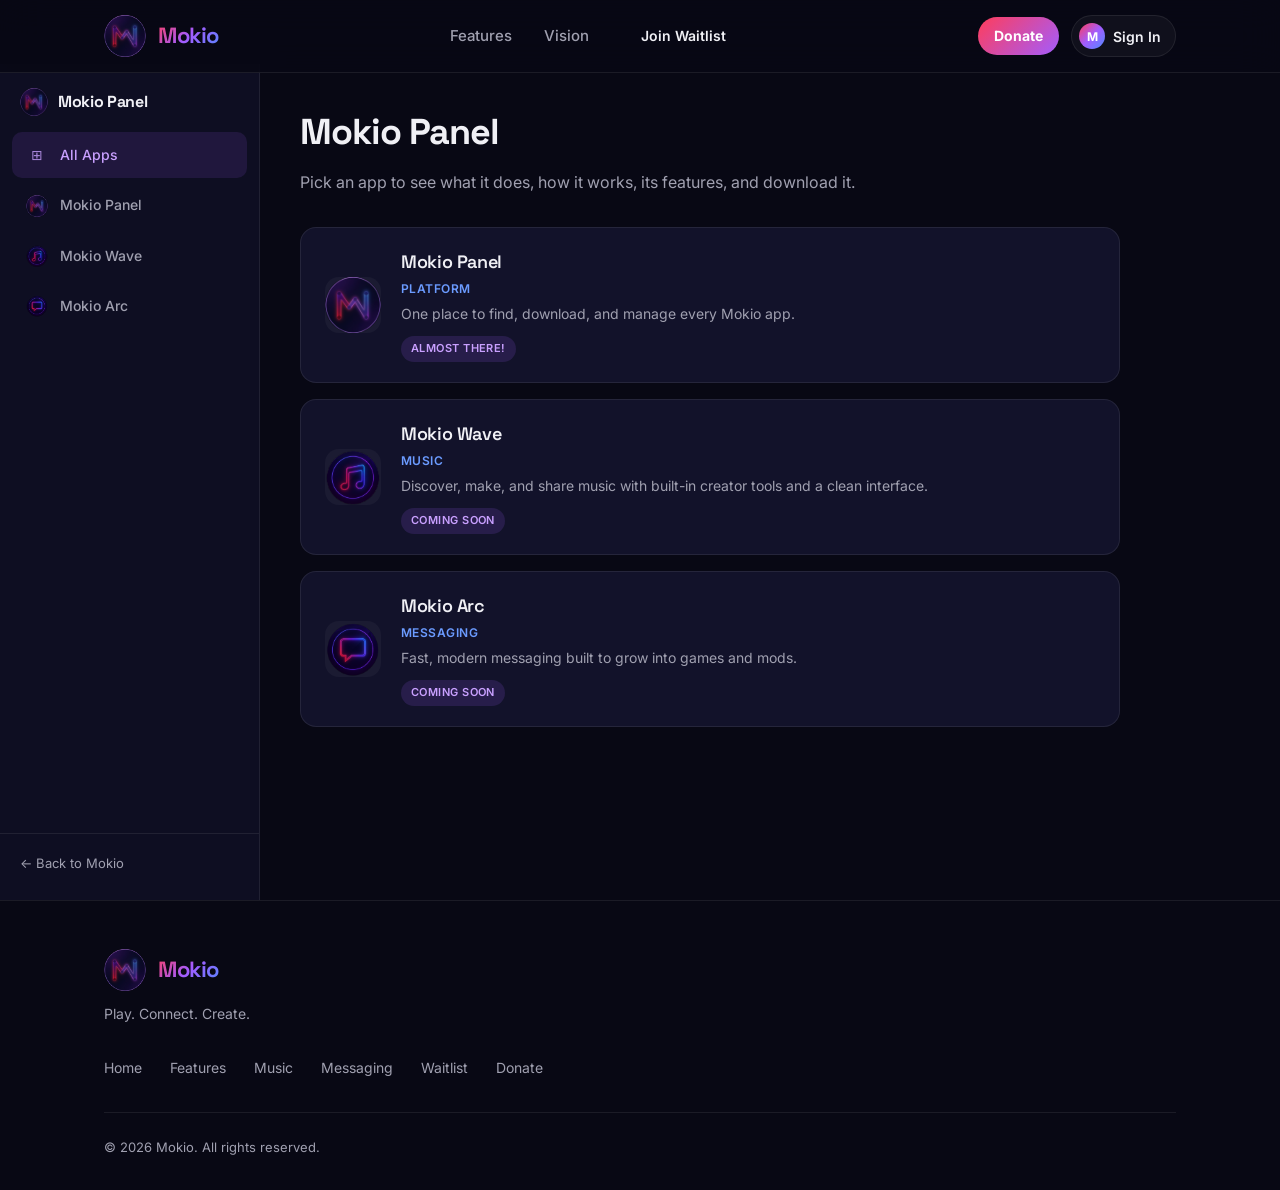
==== index.html @ 04a2f9b7 "Add files via upload" ====
<!DOCTYPE html>
<html lang="en">
<head>
  <meta charset="UTF-8">
  <meta name="viewport" content="width=device-width, initial-scale=1.0">
  <title>Mokio Panel — Releases</title>
  <meta name="description" content="Browse and download Mokio apps — Wave and Arc.">
  <link rel="icon" href="images/logo.svg" type="image/svg+xml">
  <link rel="preconnect" href="https://fonts.googleapis.com">
  <link rel="preconnect" href="https://fonts.gstatic.com" crossorigin>
  <link href="https://fonts.googleapis.com/css2?family=Inter:wght@400;500;600;700;800&family=Space+Grotesk:wght@500;600;700&display=swap" rel="stylesheet">
  <link rel="stylesheet" href="styles.css">
</head>
<body class="releases-page">
  <div data-component="header"></div>

  <div class="releases-layout">
    <aside class="releases-sidebar" id="sidebar">
      <div class="sidebar-header">
        <a href="index.html" class="sidebar-title">
          <img src="images/logo.svg" alt="">
          <h2>Mokio Panel</h2>
        </a>
        <button type="button" class="sidebar-close" id="sidebarClose" aria-label="Close sidebar">×</button>
      </div>
      <nav class="sidebar-nav">
        <a href="index.html" class="sidebar-item active"><span class="sidebar-icon">⊞</span>All Apps</a>
        <a href="apps/panel.html" class="sidebar-item"><img src="images/logo.svg" alt="" class="sidebar-app-icon">Mokio Panel</a>
        <a href="apps/wave.html" class="sidebar-item"><img src="images/wave-logo.svg" alt="" class="sidebar-app-icon">Mokio Wave</a>
        <a href="apps/arc.html" class="sidebar-item"><img src="images/arc-logo.svg" alt="" class="sidebar-app-icon">Mokio Arc</a>
      </nav>
      <div class="sidebar-footer">
        <a href="https://mokio.online" class="sidebar-home-link">← Back to Mokio</a>
      </div>
    </aside>

    <main class="releases-main">
      <button type="button" class="sidebar-menu-btn" id="sidebarOpen">☰ Mokio Panel</button>
      <div class="releases-hero">
        <h1>Mokio Panel</h1>
        <p>Pick an app to see what it does, how it works, its features, and download it.</p>
      </div>
      <div class="apps-grid">
        <a href="apps/panel.html" class="app-card">
          <div class="app-card-icon"><img src="images/logo.svg" alt="Mokio Panel"></div>
          <div class="app-card-body">
            <h3>Mokio Panel</h3>
            <p class="app-tag">Platform</p>
            <p class="app-desc">One place to find, download, and manage every Mokio app.</p>
            <span class="app-status status-soon">Almost there!</span>
          </div>
          <span class="app-card-arrow">→</span>
        </a>
        <a href="apps/wave.html" class="app-card">
          <div class="app-card-icon"><img src="images/wave-logo.svg" alt="Mokio Wave"></div>
          <div class="app-card-body">
            <h3>Mokio Wave</h3>
            <p class="app-tag">Music</p>
            <p class="app-desc">Discover, make, and share music with built-in creator tools and a clean interface.</p>
            <span class="app-status status-soon">Coming Soon</span>
          </div>
          <span class="app-card-arrow">→</span>
        </a>
        <a href="apps/arc.html" class="app-card">
          <div class="app-card-icon"><img src="images/arc-logo.svg" alt="Mokio Arc"></div>
          <div class="app-card-body">
            <h3>Mokio Arc</h3>
            <p class="app-tag">Messaging</p>
            <p class="app-desc">Fast, modern messaging built to grow into games and mods.</p>
            <span class="app-status status-soon">Coming Soon</span>
          </div>
          <span class="app-card-arrow">→</span>
        </a>
      </div>
    </main>
  </div>

  <div data-component="auth-modal"></div>
  <div data-component="footer"></div>

  <script src="script/components.js"></script>
  <script src="script/script.js"></script>
</body>
</html>
---- styles.css ----
/* ===== Base & Reset ===== */

*, *::before, *::after {
  box-sizing: border-box;
  margin: 0;
  padding: 0;
}

:root {
  --bg: #080814;
  --bg-elevated: #0e0e22;
  --bg-card: #12122a;
  --text: #f0f0f5;
  --text-muted: #a0a0b0;
  --accent: #a35cff;
  --accent-2: #6b9bff;
  --accent-gradient: linear-gradient(135deg, #ff3d5a 0%, #a35cff 50%, #4f8bff 100%);
  --border: rgba(255, 255, 255, 0.08);
  --radius: 16px;
  --radius-sm: 10px;
  --shadow: 0 20px 60px rgba(0, 0, 0, 0.4);
  --font: 'Inter', system-ui, -apple-system, sans-serif;
  --font-display: 'Space Grotesk', 'Inter', sans-serif;
}

html {
  scroll-behavior: smooth;
}

body {

  font-family: var(--font);

  background: var(--bg);

  color: var(--text);

  line-height: 1.6;

  -webkit-font-smoothing: antialiased;

}



img {

  max-width: 100%;

  display: block;

}



a {

  color: inherit;

  text-decoration: none;

}



ul {

  list-style: none;

}



.container {
  width: 100%;
  max-width: 1120px;
  margin: 0 auto;
  padding: 0 24px;
}



/* ===== Buttons ===== */

.btn {

  display: inline-flex;

  align-items: center;

  justify-content: center;

  gap: 8px;

  padding: 14px 28px;

  font-weight: 600;

  font-size: 15px;

  border-radius: 999px;

  border: none;

  cursor: pointer;

  transition: all 0.2s ease;

  font-family: inherit;

}



.btn-primary {

  background: var(--accent-gradient);

  color: #fff;

  box-shadow: 0 4px 24px rgba(163, 92, 255, 0.45);

}



.btn-primary:hover {

  transform: translateY(-2px);

  box-shadow: 0 8px 32px rgba(163, 92, 255, 0.55);

}



.btn-secondary {

  background: transparent;

  color: var(--text);

  border: 1px solid var(--border);

}



.btn-secondary:hover {

  background: rgba(255, 255, 255, 0.05);

  border-color: rgba(255, 255, 255, 0.15);

}



.btn-small {

  padding: 10px 20px;

  font-size: 14px;

}



/* ===== Navigation ===== */

.nav {

  position: fixed;

  top: 0;

  left: 0;

  right: 0;

  z-index: 100;

  background: rgba(8, 8, 20, 0.8);

  backdrop-filter: blur(20px);

  border-bottom: 1px solid var(--border);

}



.nav-inner {

  display: flex;

  align-items: center;

  justify-content: space-between;

  height: 72px;

}



.logo {

  display: flex;

  align-items: center;

  gap: 12px;

  font-family: var(--font-display);

  font-weight: 700;

  font-size: 22px;

  letter-spacing: -0.02em;

}



.logo-img {

  width: 42px;

  height: 42px;

  border-radius: 11px;

  display: block;

  flex-shrink: 0;

  object-fit: contain;

}



.logo-text {

  background: linear-gradient(135deg, #ff3d5a 0%, #a35cff 50%, #4f8bff 100%);

  -webkit-background-clip: text;

  -webkit-text-fill-color: transparent;

  background-clip: text;

  font-weight: 700;

}



.nav-links {

  display: flex;

  align-items: center;

  gap: 32px;

}



.nav-links a:not(.btn) {

  font-size: 15px;

  font-weight: 500;

  color: var(--text-muted);

  transition: color 0.2s;

}



.nav-links a:not(.btn):hover {

  color: var(--text);

}



.mobile-menu-btn {

  display: none;

  flex-direction: column;

  gap: 5px;

  background: none;

  border: none;

  cursor: pointer;

  padding: 8px;

}



.mobile-menu-btn span {

  display: block;

  width: 22px;

  height: 2px;

  background: var(--text);

  border-radius: 2px;

}



/* ===== Hero ===== */

.hero {

  padding: 140px 0 100px;

  position: relative;

  overflow: hidden;

}



.hero::before {

  content: '';

  position: absolute;

  top: -20%;

  left: 50%;

  transform: translateX(-50%);

  width: 800px;

  height: 600px;

  background: radial-gradient(ellipse, rgba(163, 92, 255, 0.18) 0%, transparent 70%);

  pointer-events: none;

}



.hero-inner {

  display: grid;

  grid-template-columns: 1fr 1fr;

  gap: 60px;

  align-items: center;

}



.badge {

  display: inline-block;

  padding: 6px 14px;

  background: rgba(163, 92, 255, 0.15);

  border: 1px solid rgba(163, 92, 255, 0.35);

  border-radius: 999px;

  font-size: 13px;

  font-weight: 600;

  color: #c8a6ff;

  margin-bottom: 24px;

  letter-spacing: 0.02em;

}



.hero h1 {

  font-family: var(--font-display);

  font-size: clamp(40px, 5.5vw, 64px);

  font-weight: 700;

  line-height: 1.1;

  letter-spacing: -0.03em;

  margin-bottom: 24px;

}



.gradient-text {

  background: var(--accent-gradient);

  -webkit-background-clip: text;

  -webkit-text-fill-color: transparent;

  background-clip: text;

}



.hero-subtitle {

  font-size: 18px;

  color: var(--text-muted);

  max-width: 480px;

  margin-bottom: 36px;

  line-height: 1.7;

}



.hero-actions {

  display: flex;

  flex-wrap: wrap;

  gap: 16px;

}



/* Banner / Hero Visual */

.banner-wrapper {

  position: relative;

  border-radius: 20px;

  overflow: hidden;

  box-shadow: var(--shadow);

  border: 1px solid var(--border);

  background: #0b1224;

}



.hero-banner {

  width: 100%;

  height: auto;

  display: block;

  border-radius: 20px;

}



/* ===== Features ===== */

.features {

  padding: 100px 0;

}



.section-header {

  text-align: center;

  max-width: 640px;

  margin: 0 auto 64px;

}



.section-header h2 {

  font-family: var(--font-display);

  font-size: clamp(32px, 4vw, 44px);

  font-weight: 700;

  letter-spacing: -0.02em;

  line-height: 1.2;

  margin-bottom: 16px;

}



.section-header p {

  font-size: 18px;

  color: var(--text-muted);

}



.features-grid {

  display: grid;

  grid-template-columns: 1fr 1fr;

  gap: 28px;

}



.feature-card {
  background: var(--bg-card);
  border: 1px solid var(--border);
  border-radius: var(--radius);
  padding: 36px;
  transition: border-color 0.2s, transform 0.2s;
}



.feature-card:hover {

  border-color: rgba(163, 92, 255, 0.35);

  transform: translateY(-4px);

}

.feature-card-middle {
  background: var(--bg-card);
  border: 1px solid var(--border);
  border-radius: var(--radius);
  padding: 36px;
  transition: border-color 0.2s, transform 0.2s;
  margin: 0 275px;
}

.feature-icon {
  width: 88px;
  height: 88px;
  margin-bottom: 24px;
}

.feature-icon.music {
  background: rgba(163, 92, 255, 0.15);
  color: #c8a6ff;
}

.feature-icon.messaging {
  background: rgba(79, 139, 255, 0.12);
  color: #6b9bff;
}

.feature-card h3 {
  font-family: var(--font-display);
  font-size: 22px;
  font-weight: 600;
  margin-bottom: 12px;
}

.feature-detail-page .features-grid {
  position: relative;
}

.feature-detail-page .feature-card {
  position: relative;
  display: flex;
  flex-direction: column;
  justify-content: center;
  min-width: 0;
  padding: 24px 28px;
  cursor: pointer;
  transition: border-color 0.3s ease, transform 0.3s ease, box-shadow 0.3s ease;
}

.feature-detail-page .feature-card:hover,
.feature-detail-page .feature-card:focus-within {
  z-index: 20;
  border-color: rgba(79, 139, 255, 0.35);
  box-shadow: 0 12px 32px rgba(0, 0, 0, 0.4);
  transform: translateY(-2px);
}

.feature-detail-page .feature-card:focus-visible {
  outline: 2px solid var(--accent-2);
  outline-offset: 3px;
}

.feature-detail-page .feature-card h3 {
  margin-bottom: 8px;
  font-family: var(--font-display);
  font-size: 20px;
  line-height: 1.3;
}

.feature-detail-page .feature-card > p {
  margin-bottom: 0;
  font-size: 14px;
  line-height: 1.6;
}

.messaging-features .popover-menu ,
.music-features .popover-menu {
  position: absolute;
  top: calc(100% + 10px);
  left: 0;
  z-index: 30;
  width: 100%;
  padding: 18px;
  border: 1px solid rgba(79, 139, 255, 0.3);
  border-radius: var(--radius-sm);
  background: var(--bg-elevated);
  box-shadow: 0 16px 40px rgba(0, 0, 0, 0.65);
  opacity: 0;
  visibility: hidden;
  pointer-events: none;
  transform: translateY(-8px);
  transition: opacity 0.25s ease, transform 0.25s ease, visibility 0.25s;
}

.messaging-features .feature-card:hover .popover-menu,
.music-features .feature-card:hover .popover-menu,
.messaging-features .feature-card:focus-within .popover-menu ,
.music-features .feature-card:focus-within .popover-menu {
  opacity: 1;
  visibility: visible;
  pointer-events: auto;
  transform: translateY(0);
}

.messaging-features .popover-header ,
.music-features .popover-header {
  display: flex;
  align-items: center;
  justify-content: space-between;
  gap: 12px;
  padding-bottom: 10px;
  margin-bottom: 12px;
  border-bottom: 1px solid var(--border);
}

.messaging-features .popover-title ,
.music-features .popover-title {
  color: var(--accent-2);
  font-size: 12px;
  font-weight: 700;
  text-transform: uppercase;
}

.messaging-features .popover-tag ,
.music-features .popover-tag {
  padding: 3px 8px;
  border-radius: 999px;
  background: rgba(79, 139, 255, 0.12);
  color: var(--accent-2);
  font-size: 11px;
  font-weight: 600;
}

.messaging-features .popover-list ,
.music-features .popover-list {
  margin-bottom: 16px;
  list-style: none;
}

.messaging-features .popover-list li ,
.music-features .popover-list li {
  display: flex;
  align-items: flex-start;
  gap: 8px;
  margin-bottom: 8px;
  color: var(--text);
  font-size: 13px;
}

.messaging-features .popover-list li::before ,
.music-features .popover-list li::before {
  content: "✦";
  color: var(--accent-2);
  font-size: 11px;
}

.messaging-features .popover-actions ,
.music-features .popover-actions {
  display: flex;
  flex-wrap: wrap;
  gap: 8px;
}

.messaging-features .popover-action-btn ,
.music-features .popover-action-btn {
  flex: 1 1 120px;
  padding: 8px 10px;
  border: 1px solid transparent;
  border-radius: 6px;
  font-size: 12px;
  font-weight: 600;
  text-align: center;
  transition: background 0.2s ease, color 0.2s ease, border-color 0.2s ease;
}

.messaging-features .popover-btn-primary ,
.music-features .popover-btn-primary {
  border-color: rgba(79, 139, 255, 0.3);
  background: rgba(79, 139, 255, 0.15);
  color: var(--accent-2);
}

.messaging-features .popover-btn-primary:hover ,
.music-features .popover-btn-primary:hover {
  background: var(--accent-2);
  color: var(--bg);
}

.messaging-features .popover-btn-secondary ,
.music-features .popover-btn-secondary {
  border-color: var(--border);
  background: rgba(255, 255, 255, 0.05);
  color: var(--text-muted);
}

.messaging-features .popover-btn-secondary:hover ,
.music-features .popover-btn-secondary:hover {
  background: rgba(255, 255, 255, 0.1);
  color: var(--text);
}

.feature-card > p {
  color: var(--text-muted);
  margin-bottom: 24px;
  font-size: 15px;
}

.feature-list {
  display: flex;
  flex-direction: column;
  gap: 10px;
}

.feature-list li {
  font-size: 14px;
  color: var(--text-muted);
  padding-left: 20px;
  position: relative;
}

.feature-list li::before {
  content: '';
  position: absolute;
  left: 0;
  top: 7px;
  width: 8px;
  height: 8px;
  border-radius: 50%;
  background: var(--accent);
}

.feature-link {
  display: inline-flex;
  align-items: center;
  margin-top: 24px;
  font-size: 14px;
  font-weight: 600;
  color: #c8a6ff;
  transition: color 0.2s, gap 0.2s;
}

.feature-link:hover {
  color: #fff;
}

/* ===== Vision ===== */

.vision {
  padding: 100px 0;
  background: linear-gradient(180deg, transparent 0%, rgba(163, 92, 255, 0.05) 50%, transparent 100%);
}

.vision-timeline {
  display: flex;
  flex-direction: column;
  gap: 0;
  max-width: 720px;
  margin: 0 auto;
}

.vision-step {
  display: grid;
  grid-template-columns: 80px 1fr;
  gap: 24px;
  padding: 32px 0;
  border-bottom: 1px solid var(--border);
  position: relative;
}

.vision-step:last-child {
  border-bottom: none;
}

.step-number {
  font-family: var(--font-display);
  font-size: 28px;
  font-weight: 700;
  background: var(--accent-gradient);
  -webkit-background-clip: text;
  -webkit-text-fill-color: transparent;
  background-clip: text;
  line-height: 1.2;
}

.step-content h3 {
  font-size: 20px;
  font-weight: 600;
  margin-bottom: 8px;
}

.step-content p {
  color: var(--text-muted);
  font-size: 15px;
}

/* ===== Waitlist ===== */

.waitlist {
  padding: 80px 0 120px;
}

.waitlist-card {
  background: var(--bg-card);
  border: 1px solid var(--border);
  border-radius: 24px;
  padding: 56px 48px;
  text-align: center;
  max-width: 640px;
  margin: 0 auto;
  position: relative;
  overflow: hidden;
}



.waitlist-card::before {
  content: '';
  position: absolute;
  top: 0;
  left: 0;
  right: 0;
  height: 3px;
  background: var(--accent-gradient);
}



.waitlist-card h2 {
  font-family: var(--font-display);
  font-size: 32px;
  font-weight: 700;
  margin-bottom: 12px;
  letter-spacing: -0.02em;
}



.waitlist-card > p {
  color: var(--text-muted);
  margin-bottom: 36px;
  font-size: 16px;
}



.waitlist-form .form-row {
  display: flex;
  gap: 12px;
  max-width: 440px;
  margin: 0 auto 16px;
}



.waitlist-form input {
  flex: 1;
  padding: 14px 20px;
  background: var(--bg);
  border: 1px solid var(--border);
  border-radius: 999px;
  color: var(--text);
  font-size: 15px;
  font-family: inherit;
  outline: none;
  transition: border-color 0.2s;
}

.waitlist-form input:focus {
  border-color: var(--accent);
}



.waitlist-form input::placeholder {
  color: var(--text-muted);
}

.waitlist-right {
  margin-left: 70%;
}



.form-note {
  font-size: 13px;
  color: var(--text-muted);
}

.success-message {
  padding: 20px 0;
}

.success-icon {
  width: 56px;
  height: 56px;
  background: rgba(34, 197, 94, 0.15);
  color: #22c55e;
  border-radius: 50%;
  display: flex;
  align-items: center;
  justify-content: center;
  font-size: 28px;
  font-weight: 700;
  margin: 0 auto 20px;
}

.success-message h3 {
  font-size: 22px;
  margin-bottom: 8px;
}

.success-message p {
  color: var(--text-muted);
}

/* ===== Footer ===== */

.footer {
  border-top: 1px solid var(--border);
  padding: 48px 0 32px;
}

.footer-inner {
  display: flex;
  flex-direction: column;
  gap: 32px;
}

.footer-brand p {
  color: var(--text-muted);
  font-size: 14px;
  margin-top: 12px;
}

.footer-links {
  display: flex;
  gap: 28px;
}

.footer-links a {
  font-size: 14px;
  color: var(--text-muted);
  transition: color 0.2s;
}

.footer-links a:hover {
  color: var(--text);
}

.footer-bottom {
  padding-top: 24px;
  border-top: 1px solid var(--border);
}

.footer-bottom p {
  font-size: 13px;
  color: var(--text-muted);
}

.footer-links {
  flex-wrap: wrap;
}

.extra-info {
  padding: 40px 0 100px;
}

.extra-info-inner {
  max-width: 720px;
  margin: 0 auto;
}

.extra-info h2 {
  font-family: var(--font-display);
  font-size: 28px;
  font-weight: 700;
  letter-spacing: -0.02em;
  margin-bottom: 20px;
}

.extra-info-copy {
  min-height: 280px;
}

.extra-info-copy p {
  color: var(--text-muted);
  font-size: 16px;
  line-height: 1.8;
  margin-bottom: 18px;
}

/* ===== Staff + Auth ===== */

.staff {
  padding: 80px 0 100px;
}

.staff-grid {
  display: grid;
  grid-template-columns: repeat(auto-fit, minmax(260px, 1fr));
  gap: 24px;
}

.staff-card {
  background: var(--bg-card);
  border: 1px solid var(--border);
  border-radius: var(--radius);
  padding: 28px;
  display: block;
  transition: border-color 0.2s, transform 0.2s;
}

a.staff-card:hover {
  border-color: rgba(163, 92, 255, 0.35);
  transform: translateY(-4px);
}

.role-badge {
  display: inline-block;
  font-size: 12px;
  font-weight: 700;
  letter-spacing: 0.04em;
  text-transform: uppercase;
  padding: 4px 10px;
  border-radius: 999px;
  margin-bottom: 14px;
  background: rgba(255,255,255,0.08);
  color: var(--text-muted);
}

.role-badge.owner { background: rgba(255, 61, 90, 0.18); color: #ff8a9c; }
.role-badge.dev { background: rgba(79, 139, 255, 0.15); color: #6b9bff; }
.role-badge.mod { background: rgba(163, 92, 255, 0.18); color: #c8a6ff; }
.role-badge.tester { background: rgba(34, 197, 94, 0.15); color: #86efac; }

.role-form {
  display: flex;
  flex-direction: column;
  gap: 10px;
  margin-top: 16px;
}

.role-form input,
.role-form select,
#authForm input {
  padding: 12px 14px;
  background: var(--bg);
  border: 1px solid var(--border);
  border-radius: 10px;
  color: var(--text);
  font-family: inherit;
}

.waitlist-results {
  margin-top: 16px;
  font-size: 14px;
  color: var(--text-muted);
  max-height: 220px;
  overflow: auto;
}

.modal {
  position: fixed;
  inset: 0;
  background: rgba(5, 5, 14, 0.72);
  backdrop-filter: blur(16px);
  display: flex;
  align-items: center;
  justify-content: center;
  z-index: 200;
  padding: 24px;
}

.modal[hidden] {
  display: none;
}

.modal-card {
  background: linear-gradient(180deg, rgba(255,255,255,0.03), transparent 28%), var(--bg-card);
  border: 1px solid var(--border);
  border-radius: 24px;
  padding: 32px;
  width: 100%;
  max-width: 440px;
  position: relative;
  box-shadow: 0 24px 80px rgba(0,0,0,0.45), 0 0 0 1px rgba(163, 92, 255,0.08);
}

.modal-close {
  position: absolute;
  top: 14px;
  right: 14px;
  width: 36px;
  height: 36px;
  border-radius: 50%;
  background: rgba(255,255,255,0.04);
  border: 1px solid var(--border);
  color: var(--text-muted);
  font-size: 22px;
  line-height: 1;
  cursor: pointer;
}

.modal-close:hover {
  color: var(--text);
  background: rgba(255,255,255,0.08);
}



#authForm {
  display: flex;
  flex-direction: column;
  gap: 12px;
  margin: 20px 0 12px;
}

.text-link {
  background: none;
  border: none;
  color: #6b9bff;
  cursor: pointer;
  font-size: 14px;
}

/* ===== Responsive ===== */

@media (max-width: 900px) {
  .hero-inner {
    grid-template-columns: 1fr;
    gap: 48px;
  }

  .hero-visual {
     order: -1;
  }

  .features-grid {
    grid-template-columns: 1fr;
  }

  .feature-detail-page .features-grid {
    grid-template-columns: 1fr;
  }

}



@media (max-width: 640px) {
  .nav-links {
    display: none;
  }

  .mobile-menu-btn {
    display: flex;
  }

  .hero {
    padding: 120px 0 70px;
  }

  .hero-actions {
    flex-direction: column;
  }

  .hero-actions .btn {
    width: 100%;
  }

  .waitlist-card {
    padding: 40px 24px;
  }

  .waitlist-form .form-row {
    flex-direction: column;
  }

  .vision-step {
    grid-template-columns: 60px 1fr;
    gap: 16px;
  }

  .step-number {
    font-size: 22px;
  } 
}

/* Mobile nav open state (controlled by JS) */

.nav-links.open {
  display: flex;

  position: absolute;

  top: 72px;

  left: 0;

  right: 0;

  flex-direction: column;

  background: var(--bg-elevated);

  padding: 24px;

  border-bottom: 1px solid var(--border);

  gap: 16px;

}



.accounts-wrap {

  overflow-x: auto;

  margin-top: 16px;

}



.accounts-table {

  width: 100%;

  border-collapse: collapse;

  font-size: 14px;

}



.accounts-table th,

.accounts-table td {

  text-align: left;

  padding: 10px 8px;

  border-bottom: 1px solid var(--border);

}



.role-select {

  background: var(--bg);

  color: var(--text);

  border: 1px solid var(--border);

  border-radius: 8px;

  padding: 6px 8px;

}



.account-btn {

  display: inline-flex;

  align-items: center;

  gap: 8px;

  padding: 7px 14px 7px 7px;

  background: rgba(255,255,255,0.04);

  border: 1px solid var(--border);

  border-radius: 999px;

  color: var(--text);

  font-size: 14px;

  font-weight: 600;

  cursor: pointer;

  font-family: inherit;

  transition: border-color 0.2s, background 0.2s;

}



.account-btn:hover {

  border-color: rgba(163, 92, 255,0.45);

  background: rgba(163, 92, 255,0.08);

}



.account-btn-icon {

  width: 26px;

  height: 26px;

  border-radius: 50%;

  display: inline-flex;

  align-items: center;

  justify-content: center;

  background: var(--accent-gradient);

  color: #fff;

  font-size: 12px;

  font-weight: 700;

}



.auth-card {

  padding: 36px 32px 28px;

}



.auth-brand {

  text-align: center;

  margin-bottom: 22px;

}



.auth-logo,

.auth-avatar {

  width: 56px;

  height: 56px;

  border-radius: 16px;

  margin: 0 auto 14px;

  display: block;

}



.auth-avatar {

  display: flex;

  align-items: center;

  justify-content: center;

  background: var(--accent-gradient);

  color: #fff;

  font-weight: 700;

  font-size: 22px;

}



.auth-brand h2 {

  font-family: var(--font-display);

  font-size: 26px;

  margin-bottom: 6px;

}



.auth-sub {

  color: var(--text-muted);

  font-size: 14px;

}



.auth-tabs {

  display: grid;

  grid-template-columns: 1fr 1fr;

  gap: 6px;

  background: var(--bg);

  border: 1px solid var(--border);

  border-radius: 12px;

  padding: 4px;

  margin-bottom: 20px;

}



.auth-tab {

  border: none;

  background: transparent;

  color: var(--text-muted);

  padding: 10px 8px;

  border-radius: 9px;

  cursor: pointer;

  font-weight: 600;

  font-family: inherit;

}



.auth-tab.active {

  background: var(--bg-card);

  color: var(--text);

  box-shadow: 0 4px 16px rgba(0,0,0,0.25);

}



#authForm label {

  display: flex;

  flex-direction: column;

  gap: 6px;

  font-size: 13px;

  font-weight: 600;

  color: var(--text-muted);

}



#authForm input {

  font-weight: 400;

  font-size: 15px;

}



.auth-submit {

  width: 100%;

  margin-top: 6px;

}



.auth-note {

  min-height: 18px;

  text-align: center;

  margin-top: 10px;

}



#authSignedIn {

  text-align: center;

}



#authSignedIn .role-badge {

  margin-top: 10px;

}



#authSignOutLink {

  margin-top: 22px;

  color: var(--text-muted);

}





.dev-tab {

  font-weight: 700;

  color: #6b9bff;

  padding: 8px 14px;

  border: 1px solid rgba(79, 139, 255, 0.35);

  border-radius: 999px;

  letter-spacing: 0.02em;

}



.dev-tab:hover {

  color: #fff;

  background: rgba(79, 139, 255, 0.12);

}





.nav-right {

  display: flex;

  align-items: center;

  gap: 12px;

}





.donate-btn {

  font-weight: 700;

  font-size: 14px;

  color: #fff;

  padding: 8px 16px;

  border-radius: 999px;

  background: linear-gradient(135deg, #ff3d5a, #a35cff);

  border: none;

}

.donate-btn:hover { opacity: 0.92; }





.field-label {

  display: block;

  margin-bottom: 2px;

}



.account-panel {

  display: flex;

  flex-direction: column;

  gap: 14px;

  text-align: left;

  margin-top: 8px;

}



.account-field {

  display: flex;

  flex-direction: column;

  gap: 8px;

  font-size: 13px;

  font-weight: 600;

  color: var(--text-muted);

}



.username-row {

  display: flex;

  gap: 8px;

  align-items: center;

}



.username-row input,

#usernameEdit {

  flex: 1;

  min-width: 0;

  padding: 12px 14px;

  background: var(--bg);

  border: 1px solid var(--border);

  border-radius: 10px;

  color: var(--text);

  font-family: inherit;

  font-size: 15px;

  font-weight: 400;

}



.username-row input:focus,

#authForm input:focus,

#usernameEdit:focus {

  outline: none;

  border-color: rgba(163, 92, 255, 0.7);

  box-shadow: 0 0 0 3px rgba(163, 92, 255, 0.15);

}



.auth-signout {

  width: 100%;

}



#authSignedIn .role-badge {

  margin: 12px auto 0;

}



.accounts-table th {

  font-size: 12px;

  letter-spacing: 0.04em;

  text-transform: uppercase;

  color: var(--text-muted);

}



.accounts-table tbody tr:hover td {

  background: rgba(255,255,255,0.02);

}



/* ===== Terms of Service ===== */

#authForm label[hidden] {
  display: none;
}

.tos-check {
  display: flex;
  align-items: flex-start;
  gap: 10px;
  text-align: left;
  font-size: 13px;
  font-weight: 400;
  color: var(--text-muted);
  line-height: 1.5;
  cursor: pointer;
}

#authForm .tos-check {
  flex-direction: row;
  align-items: flex-start;
  font-weight: 400;
}

#authForm .tos-check[hidden] {
  display: none;
}

.tos-check input[type="checkbox"],
#authForm .tos-check input[type="checkbox"] {
  flex: 0 0 auto;
  width: 16px;
  height: 16px;
  min-width: 16px;
  margin-top: 3px;
  padding: 0;
  accent-color: var(--accent);
  cursor: pointer;
}

.tos-check a {
  color: #c8a6ff;
  text-decoration: underline;
}

.tos-check a:hover {
  color: #fff;
}

.waitlist-form .tos-check {
  max-width: 440px;
  margin: 0 auto 8px;
  justify-content: center;
  align-items: center;
}

.waitlist-form .tos-check input[type="checkbox"] {
  flex: 0 0 auto;
  margin-top: 0;
}

.tos-gate {
  z-index: 300;
}

.tos-gate-card {
  text-align: center;
}

.tos-gate-card .tos-gate-check {
  justify-content: center;
  align-items: center;
  margin: 8px 0 16px;
}

.tos-gate-card .auth-signout {
  margin-top: 10px;
}

.tos-gate-card .btn[disabled] {
  opacity: 0.5;
  cursor: not-allowed;
  transform: none;
}

.tos-admin-text {
  color: var(--text-muted);
  font-size: 14px;
  margin: 10px 0 18px;
  max-width: 640px;
}

.tos-admin {
  margin-bottom: 24px;
}

.tos-admin .btn[disabled] {
  opacity: 0.6;
  cursor: wait;
}

/* Legal page layout */

.legal {
  padding: 130px 0 90px;
  position: relative;
  overflow: hidden;
  overflow: clip;
}

.legal::before {
  content: '';
  position: absolute;
  top: -10%;
  left: 50%;
  transform: translateX(-50%);
  width: 800px;
  height: 500px;
  background: radial-gradient(ellipse, rgba(163, 92, 255, 0.14) 0%, transparent 70%);
  pointer-events: none;
}

.legal-inner {
  max-width: 820px;
  position: relative;
}

.legal-header {
  margin-bottom: 36px;
}

.legal-header h1 {
  font-family: var(--font-display);
  font-size: clamp(34px, 5vw, 48px);
  font-weight: 700;
  letter-spacing: -0.03em;
  line-height: 1.15;
  margin-bottom: 12px;
}

.legal-meta {
  color: var(--text-muted);
  font-size: 14px;
  margin-bottom: 18px;
}

.legal-intro {
  color: var(--text-muted);
  font-size: 16px;
  line-height: 1.8;
}

.legal-toc {
  background: var(--bg-card);
  border: 1px solid var(--border);
  border-radius: var(--radius);
  padding: 24px 28px;
  margin-bottom: 44px;
}

.legal-toc h2 {
  font-family: var(--font-display);
  font-size: 16px;
  font-weight: 600;
  margin-bottom: 12px;
}

.legal-toc ol {
  columns: 2;
  column-gap: 32px;
  padding-left: 20px;
  color: var(--text-muted);
  font-size: 14px;
}

.legal-toc li {
  margin-bottom: 6px;
  break-inside: avoid;
}

.legal-toc a {
  color: var(--text-muted);
  transition: color 0.2s;
}

.legal-toc a:hover {
  color: #c8a6ff;
}

.legal-body section {
  padding: 28px 0;
  border-bottom: 1px solid var(--border);
  scroll-margin-top: 96px;
}

.legal-body section:last-child {
  border-bottom: none;
}

.legal-body h2 {
  font-family: var(--font-display);
  font-size: 22px;
  font-weight: 600;
  letter-spacing: -0.01em;
  margin-bottom: 14px;
}

.legal-body p {
  color: var(--text-muted);
  font-size: 15px;
  line-height: 1.8;
  margin-bottom: 14px;
}

.legal-body p:last-child {
  margin-bottom: 0;
}

.legal-body ul {
  display: flex;
  flex-direction: column;
  gap: 8px;
  margin: 4px 0 4px;
}

.legal-body li {
  position: relative;
  padding-left: 20px;
  color: var(--text-muted);
  font-size: 15px;
  line-height: 1.7;
}

.legal-body li::before {
  content: '';
  position: absolute;
  left: 0;
  top: 10px;
  width: 7px;
  height: 7px;
  border-radius: 50%;
  background: var(--accent);
}

.legal-body a {
  color: #c8a6ff;
  text-decoration: underline;
}

.legal-body a:hover {
  color: #fff;
}

.legal-footer-note {
  margin-top: 40px;
  padding: 24px 28px;
  background: var(--bg-card);
  border: 1px solid var(--border);
  border-radius: var(--radius);
  display: flex;
  align-items: center;
  justify-content: space-between;
  gap: 16px;
  flex-wrap: wrap;
}

.legal-footer-note p {
  color: var(--text-muted);
  font-size: 14px;
}

@media (max-width: 640px) {
  .legal {
    padding-top: 110px;
  }
  .legal-toc ol {
    columns: 1;
  }
}

/* Privacy policy extras */

.legal-summary {
  background: rgba(163, 92, 255, 0.08);
  border: 1px solid rgba(163, 92, 255, 0.3);
  border-radius: var(--radius);
  padding: 24px 28px;
  margin-bottom: 28px;
}

.legal-summary h2 {
  font-family: var(--font-display);
  font-size: 18px;
  font-weight: 600;
  margin-bottom: 12px;
}

.legal-summary ul {
  display: flex;
  flex-direction: column;
  gap: 8px;
}

.legal-summary li {
  position: relative;
  padding-left: 20px;
  color: var(--text-muted);
  font-size: 14px;
  line-height: 1.7;
}

.legal-summary li::before {
  content: '';
  position: absolute;
  left: 0;
  top: 10px;
  width: 7px;
  height: 7px;
  border-radius: 50%;
  background: var(--accent);
}

.legal-summary a {
  color: #c8a6ff;
  text-decoration: underline;
}

.legal-body h3 {
  font-family: var(--font-display);
  font-size: 16px;
  font-weight: 600;
  margin: 22px 0 10px;
}

.legal-body strong {
  color: var(--text);
  font-weight: 600;
}

.legal-body code {
  background: rgba(255, 255, 255, 0.06);
  border: 1px solid var(--border);
  border-radius: 6px;
  padding: 1px 6px;
  font-size: 13px;
}

.legal-table-wrap {
  overflow-x: auto;
  margin: 8px 0 18px;
  border: 1px solid var(--border);
  border-radius: var(--radius-sm);
}

.legal-table {
  width: 100%;
  border-collapse: collapse;
  font-size: 14px;
}

.legal-table th,
.legal-table td {
  text-align: left;
  vertical-align: top;
  padding: 12px 14px;
  border-bottom: 1px solid var(--border);
  color: var(--text-muted);
  line-height: 1.6;
}

.legal-table th {
  font-size: 12px;
  letter-spacing: 0.04em;
  text-transform: uppercase;
  background: rgba(255, 255, 255, 0.03);
}

.legal-table tbody tr:last-child td {
  border-bottom: none;
}

.legal-table td:first-child {
  white-space: nowrap;
  font-weight: 600;
}

.legal-todo {
  background: rgba(255, 200, 60, 0.18);
  border: 1px dashed rgba(255, 200, 60, 0.7);
  color: #ffd76a;
  border-radius: 6px;
  padding: 1px 8px;
  font-weight: 600;
}

/* ===== Privacy policy (professional layout) ===== */

.policy-inner {
  max-width: 1120px;
  position: relative;
}

.policy-header {
  margin-bottom: 40px;
  padding-bottom: 32px;
  border-bottom: 1px solid var(--border);
}

.policy-header h1 {
  font-family: var(--font-display);
  font-size: clamp(36px, 5vw, 52px);
  font-weight: 700;
  letter-spacing: -0.03em;
  line-height: 1.1;
  margin-bottom: 22px;
}

.policy-meta {
  display: flex;
  flex-wrap: wrap;
  gap: 12px 40px;
  margin-bottom: 24px;
}

.policy-meta dt {
  font-size: 11px;
  font-weight: 700;
  letter-spacing: 0.08em;
  text-transform: uppercase;
  color: var(--text-muted);
  margin-bottom: 2px;
}

.policy-meta dd {
  font-size: 15px;
  font-weight: 600;
  color: var(--text);
}

.policy-actions {
  display: flex;
  flex-wrap: wrap;
  gap: 10px;
}

.policy-layout {
  display: grid;
  grid-template-columns: 250px minmax(0, 1fr);
  gap: 48px;
  align-items: start;
}

.policy-sidebar {
  position: sticky;
  top: 96px;
  max-height: calc(100vh - 120px);
  overflow-y: auto;
}

.policy-toc {
  background: var(--bg-card);
  border: 1px solid var(--border);
  border-radius: var(--radius);
  padding: 20px 18px;
}

.policy-toc summary {
  cursor: pointer;
  list-style: none;
  font-family: var(--font-display);
  font-size: 13px;
  font-weight: 700;
  letter-spacing: 0.08em;
  text-transform: uppercase;
  color: var(--text-muted);
  padding: 0 6px;
}

.policy-toc summary::-webkit-details-marker {
  display: none;
}

.policy-toc[open] summary {
  margin-bottom: 12px;
}

.policy-toc ol {
  list-style: none;
  counter-reset: toc;
  display: flex;
  flex-direction: column;
  gap: 2px;
}

.policy-toc li {
  counter-increment: toc;
}

.policy-toc a {
  display: flex;
  gap: 10px;
  padding: 7px 10px;
  border-radius: 8px;
  border-left: 2px solid transparent;
  font-size: 14px;
  line-height: 1.4;
  color: var(--text-muted);
  transition: color 0.15s, background 0.15s, border-color 0.15s;
}

.policy-toc a::before {
  content: counter(toc);
  min-width: 18px;
  font-weight: 600;
  color: rgba(255, 255, 255, 0.35);
}

.policy-toc a:hover {
  color: var(--text);
  background: rgba(255, 255, 255, 0.04);
}

.policy-toc a.active {
  color: #fff;
  background: rgba(163, 92, 255, 0.12);
  border-left-color: var(--accent);
}

.policy-toc a.active::before {
  color: #c8a6ff;
}

.policy-doc {
  background: var(--bg-card);
  border: 1px solid var(--border);
  border-radius: 20px;
  padding: 48px 56px;
  min-width: 0;
}

.policy-callout {
  background: rgba(255, 255, 255, 0.03);
  border: 1px solid var(--border);
  border-left: 3px solid var(--accent);
  border-radius: var(--radius-sm);
  padding: 20px 24px;
  margin: 24px 0 8px;
}

.policy-callout h2,
.policy-callout h3 {
  font-family: var(--font-display);
  font-size: 17px;
  font-weight: 600;
  margin: 0 0 10px;
}

.policy-callout p {
  margin-bottom: 10px;
}

.policy-callout p:last-child {
  margin-bottom: 0;
}

.policy-callout--summary {
  background: rgba(163, 92, 255, 0.07);
  border-color: rgba(163, 92, 255, 0.28);
  border-left-color: var(--accent);
  margin: 0 0 12px;
}

.policy-callout--summary ul {
  display: flex;
  flex-direction: column;
  gap: 10px;
}

.policy-callout--summary li {
  position: relative;
  padding-left: 20px;
  color: #c9c9d6;
  font-size: 15px;
  line-height: 1.7;
}

.policy-callout--summary li::before {
  content: '';
  position: absolute;
  left: 0;
  top: 10px;
  width: 7px;
  height: 7px;
  border-radius: 50%;
  background: var(--accent);
}

.policy-callout--summary strong {
  color: #fff;
}

.policy-callout--summary a {
  color: #c8a6ff;
  text-decoration: underline;
}

.policy-body section {
  padding: 36px 0;
}

.policy-body section:first-child {
  padding-top: 24px;
}

.policy-body h2 {
  display: flex;
  align-items: center;
  gap: 14px;
  font-size: 24px;
  margin-bottom: 18px;
}

.sec-num {
  flex: 0 0 auto;
  display: inline-flex;
  align-items: center;
  justify-content: center;
  min-width: 34px;
  height: 34px;
  padding: 0 8px;
  border-radius: 10px;
  background: rgba(163, 92, 255, 0.16);
  border: 1px solid rgba(163, 92, 255, 0.35);
  color: #d9c2ff;
  font-size: 15px;
  font-weight: 700;
}

.policy-body p,
.policy-body li {
  color: #b9b9c9;
  font-size: 15.5px;
  line-height: 1.8;
}

.policy-body p {
  margin-bottom: 16px;
}

.policy-body h3 {
  font-size: 17px;
  margin: 28px 0 10px;
}

.policy-body strong {
  color: #fff;
}

.policy-body .legal-table-wrap {
  margin: 20px 0 22px;
}

.policy-body .legal-table th {
  padding: 13px 16px;
  background: rgba(163, 92, 255, 0.1);
  color: #d9c2ff;
  border-bottom: 1px solid rgba(163, 92, 255, 0.25);
}

.policy-body .legal-table td {
  padding: 14px 16px;
  font-size: 14.5px;
  color: #b9b9c9;
}

.policy-body .legal-table tbody tr:nth-child(even) td {
  background: rgba(255, 255, 255, 0.02);
}

.policy-body .legal-table td:first-child {
  color: #fff;
  white-space: normal;
  min-width: 150px;
}

.tbl-note {
  display: block;
  font-size: 12px;
  font-weight: 400;
  color: var(--text-muted);
  margin-top: 2px;
}

.policy-contact {
  margin: 20px 0 0;
  border: 1px solid var(--border);
  border-radius: var(--radius-sm);
  overflow: hidden;
}

.policy-contact > div {
  display: grid;
  grid-template-columns: 160px 1fr;
  gap: 16px;
  padding: 14px 20px;
  border-bottom: 1px solid var(--border);
}

.policy-contact > div:last-child {
  border-bottom: none;
}

.policy-contact dt {
  font-size: 12px;
  font-weight: 700;
  letter-spacing: 0.06em;
  text-transform: uppercase;
  color: var(--text-muted);
  padding-top: 2px;
}

.policy-contact dd {
  font-size: 15px;
  color: #d5d5e0;
}

.policy-contact a {
  color: #c8a6ff;
  text-decoration: underline;
}

.policy-end {
  display: flex;
  align-items: center;
  justify-content: space-between;
  gap: 16px;
  flex-wrap: wrap;
  margin-top: 12px;
  padding-top: 28px;
  border-top: 1px solid var(--border);
}

.policy-end p {
  font-size: 14px;
  color: var(--text-muted);
}

.policy-end a:not(.btn) {
  color: #c8a6ff;
  text-decoration: underline;
}

@media (max-width: 960px) {
  .policy-layout {
    grid-template-columns: 1fr;
    gap: 24px;
  }

  .policy-sidebar {
    position: static;
    max-height: none;
    overflow: visible;
  }

  .policy-toc summary {
    padding: 0 6px;
  }

  .policy-toc summary::after {
    content: '▾';
    float: right;
    font-size: 14px;
  }

  .policy-toc:not([open]) summary::after {
    content: '▸';
  }
}

@media (max-width: 640px) {
  .policy-doc {
    padding: 28px 20px;
    border-radius: 16px;
  }

  .policy-body h2 {
    font-size: 21px;
    gap: 10px;
  }

  .policy-contact > div {
    grid-template-columns: 1fr;
    gap: 4px;
  }
}

@media print {
  .nav,
  .footer,
  .modal,
  .policy-sidebar,
  .policy-actions,
  .policy-end .btn,
  .legal::before {
    display: none !important;
  }

  html,
  body {
    background: #fff !important;
    color: #000 !important;
  }

  .legal {
    padding: 0;
  }

  .policy-layout {
    display: block;
  }

  .policy-doc {
    background: #fff;
    border: none;
    padding: 0;
  }

  .policy-header h1,
  .policy-body h2,
  .policy-body h3,
  .policy-callout h2,
  .policy-callout h3,
  .policy-meta dd,
  .policy-body strong,
  .policy-callout--summary strong {
    color: #000 !important;
  }

  .policy-body p,
  .policy-body li,
  .policy-callout--summary li,
  .policy-meta dt,
  .policy-contact dd,
  .policy-contact dt,
  .policy-body .legal-table td,
  .policy-body .legal-table th {
    color: #222 !important;
  }

  .policy-callout,
  .policy-callout--summary,
  .legal-table-wrap,
  .policy-contact {
    background: #fff !important;
    border-color: #bbb !important;
  }

  .policy-body .legal-table th {
    background: #eee !important;
  }

  .policy-body .legal-table tbody tr:nth-child(even) td {
    background: #fff !important;
  }

  .policy-body .legal-table td,
  .policy-body .legal-table th {
    border-color: #ccc !important;
  }

  .sec-num {
    background: #eee;
    border-color: #bbb;
    color: #000;
  }

  .policy-body section {
    padding: 14px 0;
  }

  .policy-body h2,
  .policy-body h3 {
    break-after: avoid;
  }

  .legal-table tr {
    break-inside: avoid;
  }

  .policy a {
    color: #000 !important;
    text-decoration: underline;
  }

  .legal-todo {
    background: none;
    border: none;
    color: #000 !important;
  }
}

.extra-info-copy p:empty {

  display: none;

} 


/* ===== Releases Layout ===== */
.releases-layout {
  display: flex;
  flex: 1;
  min-height: calc(100vh - 64px - 120px);
}

/* Sidebar */
.releases-sidebar {
  width: var(--sidebar-width);
  flex-shrink: 0;
  background: var(--bg-elevated);
  border-right: 1px solid var(--border);
  display: flex;
  flex-direction: column;
  padding: 24px 0;
  position: sticky;
  top: 64px;
  height: calc(100vh - 64px);
  overflow-y: auto;
}

.sidebar-header {
  display: flex;
  align-items: center;
  justify-content: space-between;
  padding: 0 20px 16px;
}

.sidebar-header h2 {
  font-family: var(--font-display);
  font-size: 13px;
  font-weight: 600;
  text-transform: uppercase;
  letter-spacing: 0.06em;
  color: var(--text-muted);
}

.sidebar-close {
  display: none;
  background: none;
  border: none;
  color: var(--text-muted);
  font-size: 24px;
  cursor: pointer;
  line-height: 1;
  padding: 4px;
}

.sidebar-nav {
  display: flex;
  flex-direction: column;
  gap: 4px;
  padding: 0 12px;
  flex: 1;
}

.sidebar-item {
  display: flex;
  align-items: center;
  gap: 12px;
  padding: 12px 14px;
  border-radius: var(--radius-sm);
  border: none;
  background: transparent;
  color: var(--text-muted);
  font-family: inherit;
  font-size: 14px;
  font-weight: 500;
  cursor: pointer;
  text-align: left;
  width: 100%;
  transition: background 0.15s ease, color 0.15s ease;
}

.sidebar-item:hover {
  background: rgba(255, 255, 255, 0.04);
  color: var(--text);
}

.sidebar-item.active {
  background: rgba(163, 92, 255, 0.12);
  color: #c9a0ff;
}

.sidebar-app-icon {
  width: 22px;
  height: 22px;
  border-radius: 6px;
  object-fit: contain;
}

.sidebar-icon {
  width: 22px;
  height: 22px;
  display: flex;
  align-items: center;
  justify-content: center;
  font-size: 14px;
  opacity: 0.8;
}

.sidebar-footer {
  padding: 16px 20px 0;
  border-top: 1px solid var(--border);
  margin-top: auto;
}

.sidebar-home-link {
  font-size: 13px;
  color: var(--text-muted);
  transition: color 0.15s ease;
}

.sidebar-home-link:hover {
  color: var(--text);
}

/* Main */
.releases-main {
  flex: 1;
  padding: 40px 40px 60px;
  max-width: 900px;
}

.releases-hero {
  margin-bottom: 32px;
}

.releases-hero h1 {
  font-family: var(--font-display);
  font-size: clamp(28px, 4vw, 36px);
  font-weight: 700;
  letter-spacing: -0.03em;
  margin-bottom: 8px;
}

.releases-hero p {
  color: var(--text-muted);
  font-size: 16px;
}

/* Search */
.search-wrap {
  margin-bottom: 32px;
}

.search-bar {
  display: flex;
  align-items: center;
  gap: 12px;
  background: var(--bg-card);
  border: 1px solid var(--border);
  border-radius: 14px;
  padding: 14px 18px;
  transition: border-color 0.15s ease, box-shadow 0.15s ease;
}

.search-bar:focus-within {
  border-color: rgba(163, 92, 255, 0.45);
  box-shadow: 0 0 0 3px rgba(163, 92, 255, 0.12);
}

.search-icon {
  flex-shrink: 0;
  color: var(--text-muted);
}

.search-bar input {
  flex: 1;
  background: none;
  border: none;
  outline: none;
  color: var(--text);
  font-family: inherit;
  font-size: 15px;
}

.search-bar input::placeholder {
  color: var(--text-muted);
}

.search-clear {
  background: none;
  border: none;
  color: var(--text-muted);
  font-size: 20px;
  cursor: pointer;
  line-height: 1;
  padding: 0 4px;
}

.search-clear:hover {
  color: var(--text);
}

/* App cards grid */
.apps-grid {
  display: grid;
  grid-template-columns: 1fr;
  gap: 16px;
}

.app-card {
  display: flex;
  align-items: center;
  gap: 20px;
  padding: 20px 24px;
  background: var(--bg-card);
  border: 1px solid var(--border);
  border-radius: var(--radius);
  transition: border-color 0.2s ease, transform 0.15s ease, background 0.15s ease;
  position: relative;
}

.app-card:hover {
  border-color: rgba(163, 92, 255, 0.35);
  background: #151530;
  transform: translateY(-2px);
}

.app-card-icon {
  width: 56px;
  height: 56px;
  flex-shrink: 0;
  border-radius: 14px;
  overflow: hidden;
  background: rgba(255, 255, 255, 0.04);
  display: flex;
  align-items: center;
  justify-content: center;
}

.app-card-icon img {
  width: 100%;
  height: 100%;
  object-fit: contain;
}

.app-card-icon-placeholder {
  font-size: 22px;
  color: var(--accent);
}

.app-card-body {
  flex: 1;
  min-width: 0;
}

.app-card-body h3 {
  font-family: var(--font-display);
  font-size: 18px;
  font-weight: 600;
  letter-spacing: -0.02em;
  margin-bottom: 2px;
}

.app-tag {
  font-size: 12px;
  font-weight: 600;
  text-transform: uppercase;
  letter-spacing: 0.04em;
  color: var(--accent-2);
  margin-bottom: 6px;
}

.app-desc {
  font-size: 14px;
  color: var(--text-muted);
  line-height: 1.45;
  margin-bottom: 10px;
}

.app-status {
  display: inline-block;
  font-size: 11px;
  font-weight: 600;
  text-transform: uppercase;
  letter-spacing: 0.04em;
  padding: 4px 10px;
  border-radius: 999px;
}

.status-soon {
  background: rgba(163, 92, 255, 0.15);
  color: #c9a0ff;
}

.status-planned {
  background: rgba(255, 255, 255, 0.06);
  color: var(--text-muted);
}

.status-live {
  background: rgba(46, 204, 113, 0.15);
  color: #2ecc71;
}

.app-card-arrow {
  font-size: 20px;
  color: var(--text-muted);
  opacity: 0;
  transition: opacity 0.15s ease, transform 0.15s ease;
  flex-shrink: 0;
}

.app-card:hover .app-card-arrow {
  opacity: 1;
  transform: translateX(4px);
}

.no-results {
  text-align: center;
  color: var(--text-muted);
  padding: 40px 20px;
  font-size: 15px;
}

/* ===== App detail pages ===== */
.app-detail {
  max-width: 720px;
  margin: 0 auto;
  padding: 48px 24px 80px;
}

.app-detail-header {
  display: flex;
  align-items: flex-start;
  gap: 24px;
  margin-bottom: 40px;
}

.app-detail-icon {
  width: 80px;
  height: 80px;
  border-radius: 20px;
  overflow: hidden;
  background: rgba(255, 255, 255, 0.04);
  flex-shrink: 0;
}

.app-detail-icon img {
  width: 100%;
  height: 100%;
  object-fit: contain;
}

.app-detail-icon-placeholder {
  display: flex;
  align-items: center;
  justify-content: center;
  font-size: 32px;
  color: var(--accent);
  width: 80px;
  height: 80px;
  border-radius: 20px;
  background: rgba(255, 255, 255, 0.04);
}

.app-detail-meta h1 {
  font-family: var(--font-display);
  font-size: clamp(26px, 4vw, 34px);
  font-weight: 700;
  letter-spacing: -0.03em;
  margin-bottom: 6px;
}

.app-detail-meta .app-tag {
  margin-bottom: 10px;
}

.app-detail-meta .app-status {
  margin-top: 4px;
}

.app-detail-section {
  margin-bottom: 36px;
}

.app-detail-section h2 {
  font-family: var(--font-display);
  font-size: 18px;
  font-weight: 600;
  margin-bottom: 12px;
  letter-spacing: -0.02em;
}

.app-detail-section p,
.app-detail-section li {
  color: var(--text-muted);
  font-size: 15px;
  line-height: 1.65;
}

.app-detail-section ul {
  padding-left: 0;
}

.app-detail-section li {
  position: relative;
  padding-left: 18px;
  margin-bottom: 8px;
}

.app-detail-section li::before {
  content: "";
  position: absolute;
  left: 0;
  top: 9px;
  width: 6px;
  height: 6px;
  border-radius: 50%;
  background: var(--accent);
}

.release-card {
  background: var(--bg-card);
  border: 1px solid var(--border);
  border-radius: var(--radius);
  padding: 20px 24px;
  margin-bottom: 12px;
}

.release-card h3 {
  font-size: 15px;
  font-weight: 600;
  margin-bottom: 4px;
}

.release-card .release-date {
  font-size: 12px;
  color: var(--text-muted);
  margin-bottom: 10px;
}

.release-card p {
  font-size: 14px;
  color: var(--text-muted);
  margin-bottom: 0;
}

.download-actions {
  display: flex;
  flex-wrap: wrap;
  gap: 12px;
  margin-top: 24px;
}

.back-link {
  display: inline-flex;
  align-items: center;
  gap: 6px;
  font-size: 14px;
  color: var(--text-muted);
  margin-bottom: 28px;
  transition: color 0.15s ease;
}

.back-link:hover {
  color: var(--text);
}



/* ============================================================
   Mokio Releases — layout added on top of the original styles
   ============================================================ */
body.releases-page { display: flex; flex-direction: column; min-height: 100vh; }
body.releases-page .footer { margin-top: auto; }
:root { --sidebar-width: 260px; }
.releases-layout { padding-top: 64px; }
.releases-sidebar { top: 64px; }
.sidebar-header { gap: 10px; justify-content: flex-start; }
.sidebar-header .sidebar-title { display: flex; align-items: center; gap: 10px; flex: 1; }
.sidebar-header .sidebar-title img { width: 28px; height: 28px; }
.sidebar-header .sidebar-title h2 {
  font-family: var(--font-display); font-size: 16px; font-weight: 700;
  text-transform: none; letter-spacing: -0.02em; color: var(--text);
}
a.sidebar-item { text-decoration: none; }
.sidebar-menu-btn {
  display: none; align-items: center; gap: 8px; margin-bottom: 20px;
  padding: 10px 16px; border-radius: 999px; background: var(--bg-card);
  border: 1px solid var(--border); color: var(--text); font: inherit; font-size: 14px; cursor: pointer;
}
.app-detail { max-width: 760px; margin: 0; padding: 0; }
.app-detail-section h3 { font-family: var(--font-display); font-size: 15px; margin-bottom: 4px; color: var(--text); }
.steps { counter-reset: step; display: grid; gap: 12px; }
.step { display: flex; gap: 16px; background: var(--bg-card); border: 1px solid var(--border); border-radius: var(--radius); padding: 18px 20px; }
.step::before {
  counter-increment: step; content: counter(step); flex-shrink: 0; width: 30px; height: 30px; border-radius: 50%;
  background: var(--accent-gradient); color: #fff; font-weight: 700; font-size: 14px; display: flex; align-items: center; justify-content: center;
}
.step h3 { margin-bottom: 2px; }
.step p { font-size: 14px; margin: 0; }
.feature-tiles { display: grid; grid-template-columns: repeat(2, 1fr); gap: 12px; }
.feature-tile { background: var(--bg-card); border: 1px solid var(--border); border-radius: var(--radius); padding: 18px 20px; }
.feature-tile p { font-size: 14px; }
.download-box {
  background: linear-gradient(180deg, rgba(255,255,255,0.03), transparent 40%), var(--bg-card);
  border: 1px solid var(--border); border-radius: var(--radius); padding: 24px;
  display: flex; align-items: center; justify-content: space-between; gap: 20px; flex-wrap: wrap;
}
.download-box h2 { margin-bottom: 4px; }
.download-box p { font-size: 14px; }
.btn.is-disabled { opacity: 0.55; cursor: not-allowed; pointer-events: none; filter: saturate(0.6); }
@media (max-width: 860px) {
  .releases-sidebar { top: 0; }
  .sidebar-menu-btn { display: inline-flex; }
  .feature-tiles { grid-template-columns: 1fr; }
}

.more-info-row { margin: 0 0 28px; }
.app-detail-section .more-info-row { margin: 16px 0 0; }
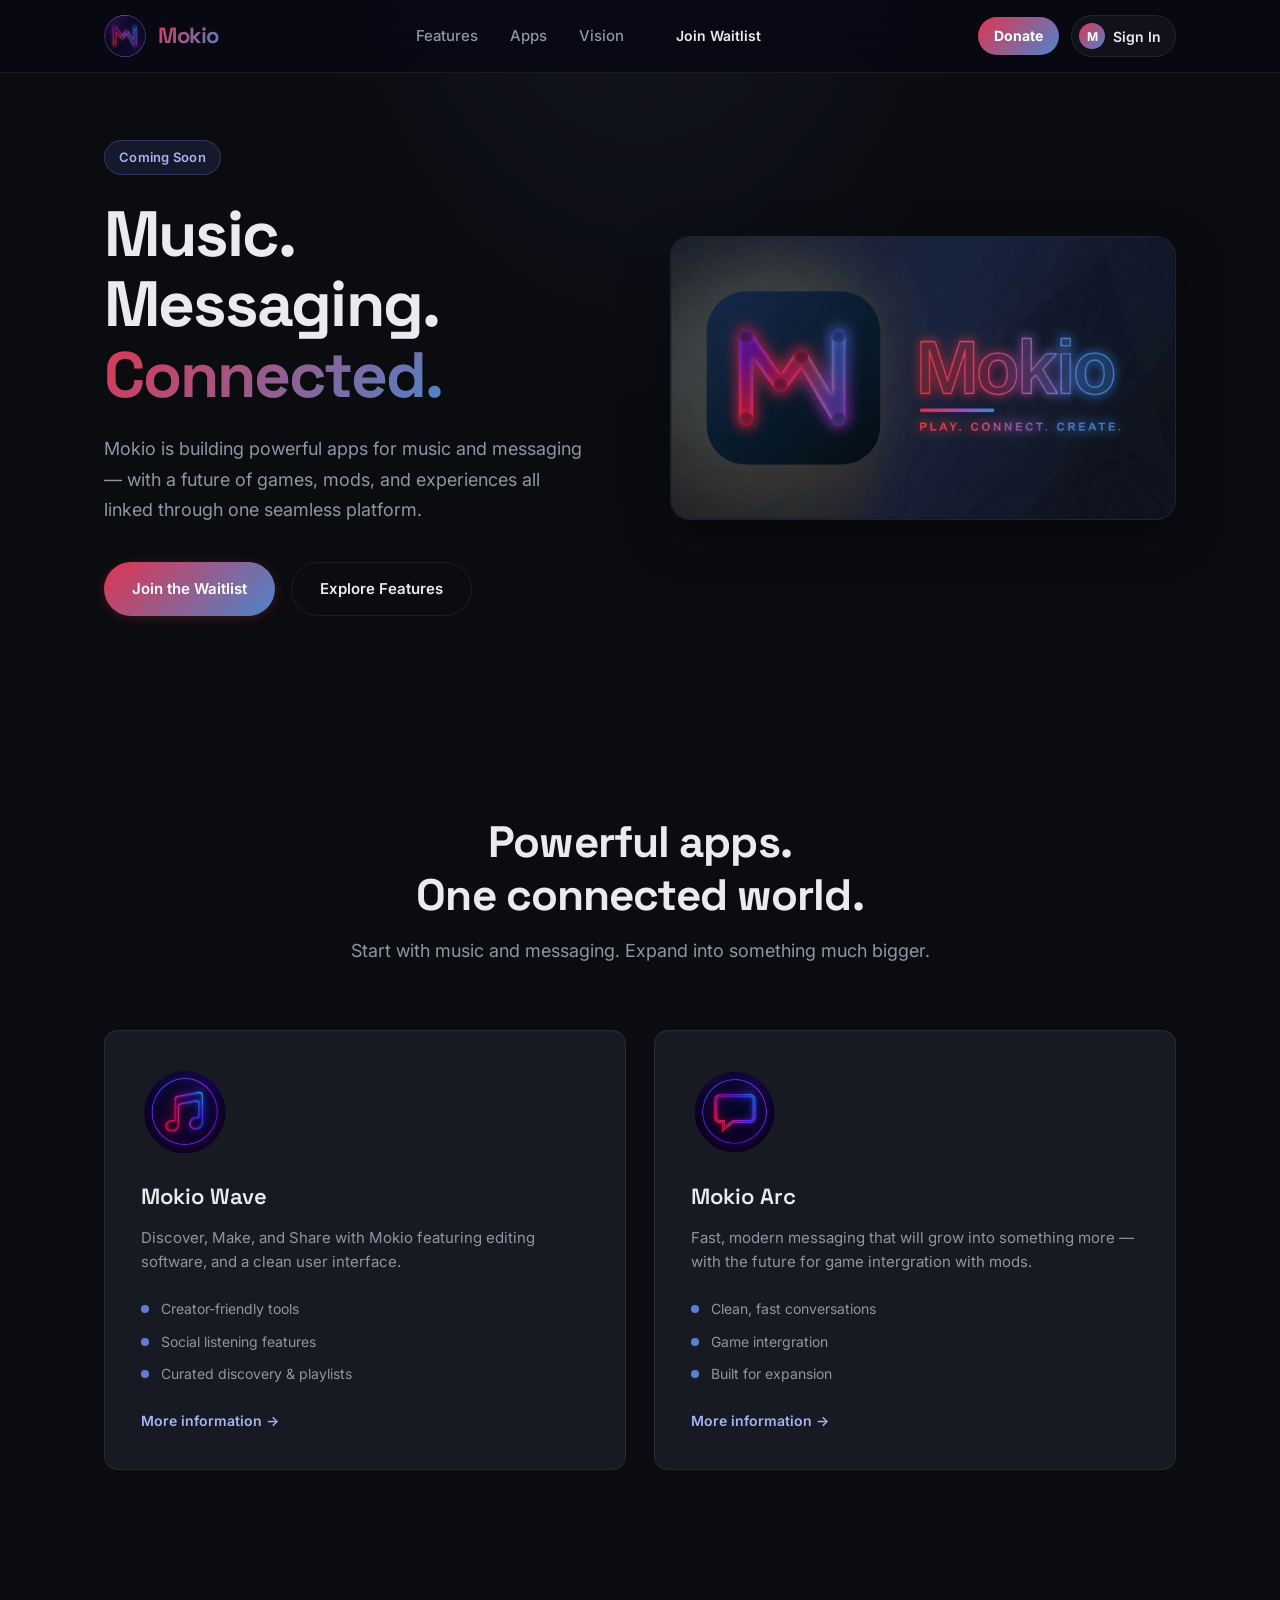
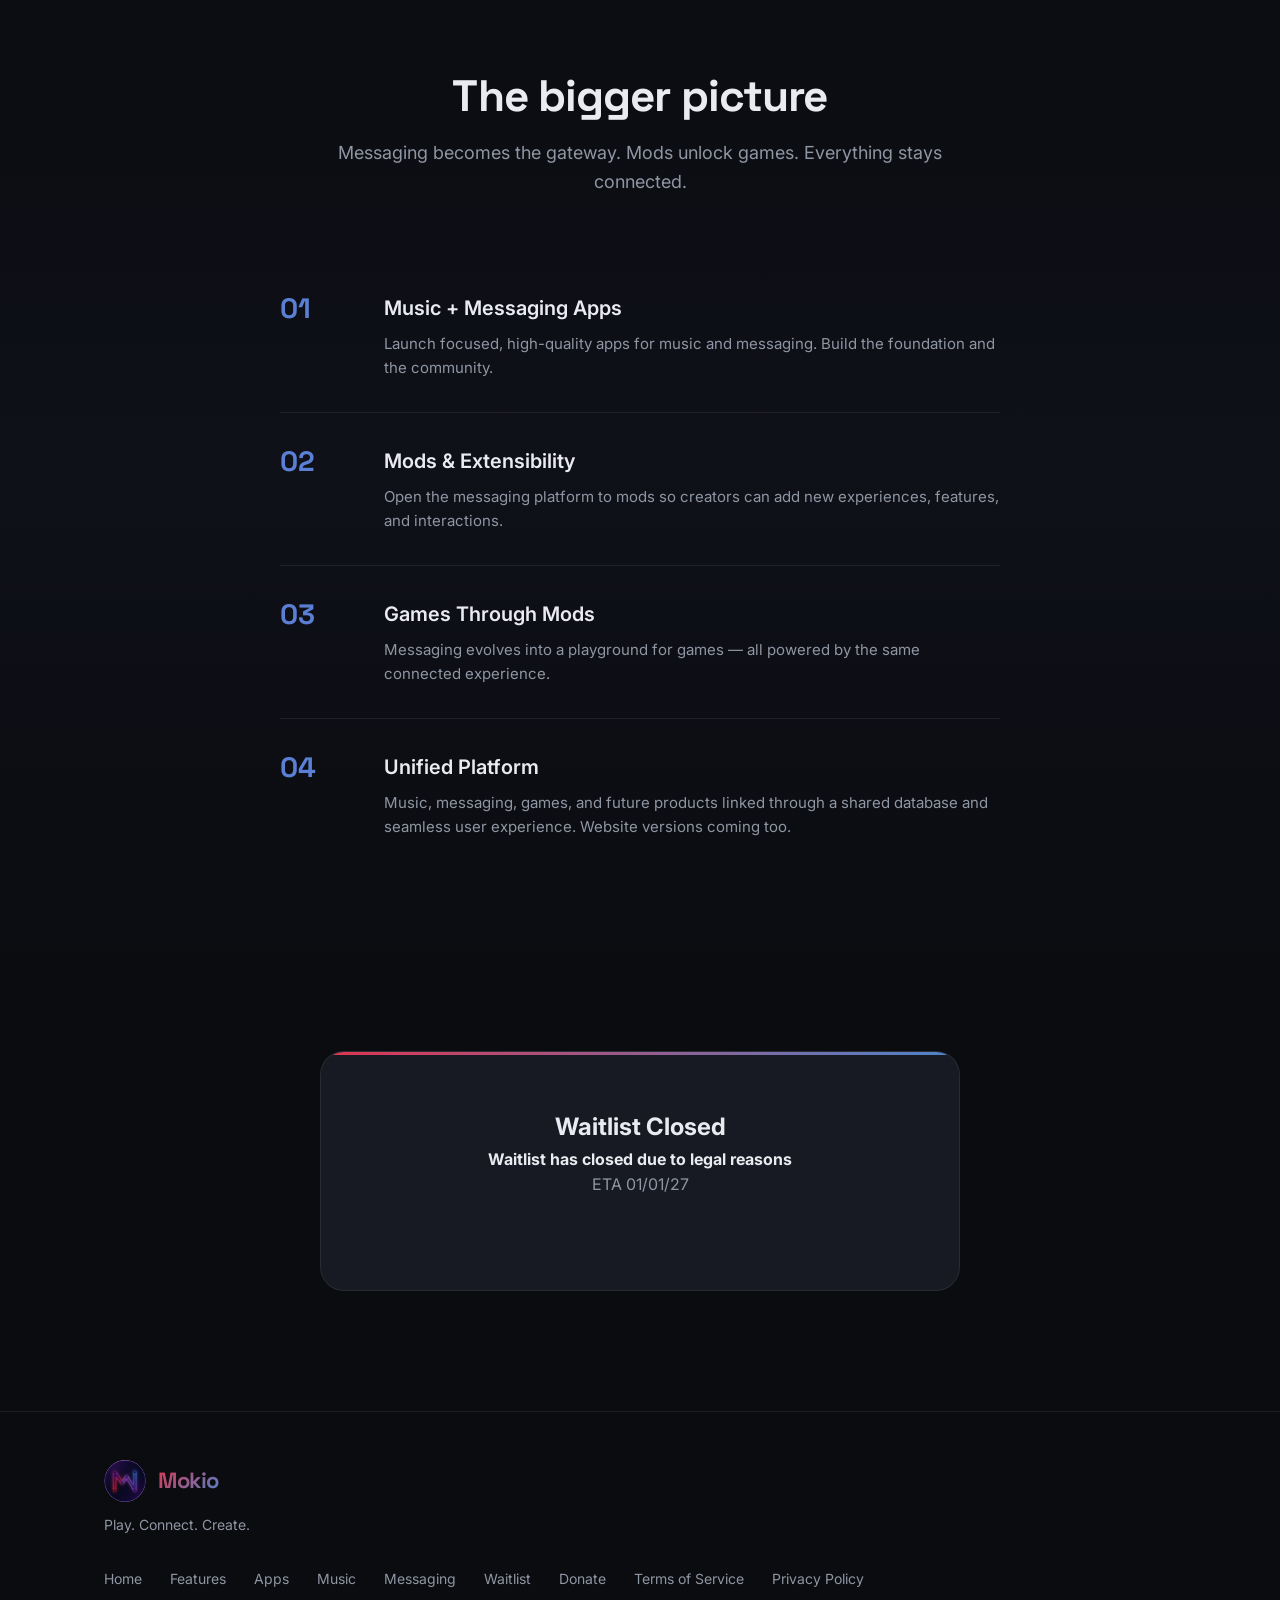
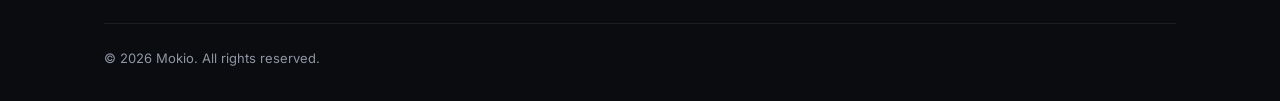
==== commit 2b58f540: "Add files via upload" ====
--- a/index.html
+++ b/index.html
@@ -3,81 +3,165 @@
 <head>
   <meta charset="UTF-8">
   <meta name="viewport" content="width=device-width, initial-scale=1.0">
-  <title>Mokio Panel — Releases</title>
-  <meta name="description" content="Browse and download Mokio apps — Wave and Arc.">
+  <title>Mokio — Music, Messaging & More</title>
+  <meta name="description" content="Mokio is building the next generation of music and messaging apps, evolving into games through mods — all connected through one unified experience.">
   <link rel="icon" href="images/logo.svg" type="image/svg+xml">
   <link rel="preconnect" href="https://fonts.googleapis.com">
   <link rel="preconnect" href="https://fonts.gstatic.com" crossorigin>
   <link href="https://fonts.googleapis.com/css2?family=Inter:wght@400;500;600;700;800&family=Space+Grotesk:wght@500;600;700&display=swap" rel="stylesheet">
   <link rel="stylesheet" href="styles.css">
 </head>
-<body class="releases-page">
-  <div data-component="header"></div>
+<body>
+  <!-- Navigation -->
+  <header class="nav">
+    <div class="container nav-inner">
+      <a href="#" class="logo">
+        <img src="images/logo.svg" alt="Mokio" class="logo-img">
+        <span class="logo-text">Mokio</span>
+      </a>
+      <nav class="nav-links">
+        <a href="#features">Features</a>
+        <a href="https://app.mokio.online">Apps</a>
+        <a href="#vision">Vision</a>
+        <a href="#waitlist" class="btn btn-small">Join Waitlist</a>
+      </nav>
+      <div class="nav-right">
+        <a href="https://www.paypal.com/donate/?hosted_button_id=9AZPTK7UAUQBL" class="donate-btn" target="_blank" rel="noopener">Donate</a>
+        <button type="button" class="account-btn" id="accountBtn">
+          <span class="account-btn-icon">M</span>
+          <span id="accountBtnText">Sign In</span>
+        </button>
+        <button class="mobile-menu-btn" aria-label="Toggle menu">
+          <span></span><span></span><span></span>
+        </button>
+        <a href="pages/portal.html" class="dev-tab" id="staffNavLink" hidden>Portal</a>
+      </div>
+    </div>
+  </header>
 
-  <div class="releases-layout">
-    <aside class="releases-sidebar" id="sidebar">
-      <div class="sidebar-header">
-        <a href="index.html" class="sidebar-title">
-          <img src="images/logo.svg" alt="">
-          <h2>Mokio Panel</h2>
-        </a>
-        <button type="button" class="sidebar-close" id="sidebarClose" aria-label="Close sidebar">×</button>
+  <!-- Hero -->
+  <section class="hero">
+    <div class="container hero-inner">
+      <div class="hero-content">
+        <div class="badge">Coming Soon</div>
+        <h1>Music. Messaging.<br><span class="gradient-text">Connected.</span></h1>
+        <p class="hero-subtitle">
+          Mokio is building powerful apps for music and messaging — with a future of games, mods, and experiences all linked through one seamless platform.
+        </p>
+        <div class="hero-actions">
+          <a href="#waitlist" class="btn btn-primary">Join the Waitlist</a>
+          <a href="#features" class="btn btn-secondary">Explore Features</a>
+        </div>
       </div>
-      <nav class="sidebar-nav">
-        <a href="index.html" class="sidebar-item active"><span class="sidebar-icon">⊞</span>All Apps</a>
-        <a href="apps/panel.html" class="sidebar-item"><img src="images/logo.svg" alt="" class="sidebar-app-icon">Mokio Panel</a>
-        <a href="apps/wave.html" class="sidebar-item"><img src="images/wave-logo.svg" alt="" class="sidebar-app-icon">Mokio Wave</a>
-        <a href="apps/arc.html" class="sidebar-item"><img src="images/arc-logo.svg" alt="" class="sidebar-app-icon">Mokio Arc</a>
-      </nav>
-      <div class="sidebar-footer">
-        <a href="https://mokio.online" class="sidebar-home-link">← Back to Mokio</a>
+      <div class="hero-visual">
+        <div class="banner-wrapper">
+          <img src="images/banner.svg" alt="Mokio — Play. Connect. Create." class="hero-banner">
+        </div>
       </div>
-    </aside>
+    </div>
+  </section>
 
-    <main class="releases-main">
-      <button type="button" class="sidebar-menu-btn" id="sidebarOpen">☰ Mokio Panel</button>
-      <div class="releases-hero">
-        <h1>Mokio Panel</h1>
-        <p>Pick an app to see what it does, how it works, its features, and download it.</p>
+  <!-- Features -->
+  <section id="features" class="features">
+    <div class="container">
+      <div class="section-header">
+        <h2>Powerful apps.<br>One connected world.</h2>
+        <p>Start with music and messaging. Expand into something much bigger.</p>
       </div>
-      <div class="apps-grid">
-        <a href="apps/panel.html" class="app-card">
-          <div class="app-card-icon"><img src="images/logo.svg" alt="Mokio Panel"></div>
-          <div class="app-card-body">
-            <h3>Mokio Panel</h3>
-            <p class="app-tag">Platform</p>
-            <p class="app-desc">One place to find, download, and manage every Mokio app.</p>
-            <span class="app-status status-soon">Almost there!</span>
+
+      <div class="features-grid">
+        <!-- Music App -->
+        <div class="feature-card">
+          <img src="images/wave-logo.svg" alt="Wave" class="feature-icon">
+          <h3>Mokio Wave</h3>
+          <p>
+            Discover, Make, and Share with Mokio featuring editing software, and a clean user interface.
+          </p>
+          <ul class="feature-list">
+            <li>Creator-friendly tools</li>
+            <li>Social listening features</li>
+            <li>Curated discovery & playlists</li>
+          </ul>
+          <a href="pages/music.html" class="feature-link">More information →</a>
+        </div>
+
+        <!-- Messaging App -->
+        <div class="feature-card">
+            <img src="images/arc-logo.svg" alt="Wave" class="feature-icon">
+          <h3>Mokio Arc</h3>
+          <p>
+            Fast, modern messaging that will grow into something more — with the future for game intergration with mods.
+          </p>
+          <ul class="feature-list">
+            <li>Clean, fast conversations</li>
+            <li>Game intergration</li>
+            <li>Built for expansion</li>
+          </ul>
+          <a href="pages/messaging.html" class="feature-link">More information →</a>
+        </div>
+      </div>
+    </div>
+  </section>
+
+  <!-- Vision / Roadmap -->
+  <section id="vision" class="vision">
+    <div class="container">
+      <div class="section-header">
+        <h2>The bigger picture</h2>
+        <p>Messaging becomes the gateway. Mods unlock games. Everything stays connected.</p>
+      </div>
+
+      <div class="vision-timeline">
+        <div class="vision-step">
+          <div class="step-number">01</div>
+          <div class="step-content">
+            <h3>Music + Messaging Apps</h3>
+            <p>Launch focused, high-quality apps for music and messaging. Build the foundation and the community.</p>
           </div>
-          <span class="app-card-arrow">→</span>
-        </a>
-        <a href="apps/wave.html" class="app-card">
-          <div class="app-card-icon"><img src="images/wave-logo.svg" alt="Mokio Wave"></div>
-          <div class="app-card-body">
-            <h3>Mokio Wave</h3>
-            <p class="app-tag">Music</p>
-            <p class="app-desc">Discover, make, and share music with built-in creator tools and a clean interface.</p>
-            <span class="app-status status-soon">Coming Soon</span>
+        </div>
+        <div class="vision-step">
+          <div class="step-number">02</div>
+          <div class="step-content">
+            <h3>Mods & Extensibility</h3>
+            <p>Open the messaging platform to mods so creators can add new experiences, features, and interactions.</p>
           </div>
-          <span class="app-card-arrow">→</span>
-        </a>
-        <a href="apps/arc.html" class="app-card">
-          <div class="app-card-icon"><img src="images/arc-logo.svg" alt="Mokio Arc"></div>
-          <div class="app-card-body">
-            <h3>Mokio Arc</h3>
-            <p class="app-tag">Messaging</p>
-            <p class="app-desc">Fast, modern messaging built to grow into games and mods.</p>
-            <span class="app-status status-soon">Coming Soon</span>
+        </div>
+        <div class="vision-step">
+          <div class="step-number">03</div>
+          <div class="step-content">
+            <h3>Games Through Mods</h3>
+            <p>Messaging evolves into a playground for games — all powered by the same connected experience.</p>
           </div>
-          <span class="app-card-arrow">→</span>
-        </a>
+        </div>
+        <div class="vision-step">
+          <div class="step-number">04</div>
+          <div class="step-content">
+            <h3>Unified Platform</h3>
+            <p>Music, messaging, games, and future products linked through a shared database and seamless user experience. Website versions coming too.</p>
+          </div>
+        </div>
       </div>
-    </main>
-  </div>
+    </div>
+  </section>
 
+  <!-- Waitlist -->
+  <section id="waitlist" class="waitlist">
+    <div class="container">
+      <div class="waitlist-card">
+        <h1>Waitlist Closed</h1>
+        <h4>Waitlist has closed due to legal reasons</h4>
+        <p>ETA 01/01/27</p>
+      </div>
+    </div>
+  </section>
+
+  <!-- Account / Sign in menu -->
   <div data-component="auth-modal"></div>
+
+  <!-- Footer -->
   <div data-component="footer"></div>
 
+  <script src="https://challenges.cloudflare.com/turnstile/v0/api.js" async defer></script>
   <script src="script/components.js"></script>
   <script src="script/script.js"></script>
 </body>
--- a/styles.css
+++ b/styles.css
@@ -7,18 +7,19 @@
 }
 
 :root {
-  --bg: #080814;
-  --bg-elevated: #0e0e22;
-  --bg-card: #12122a;
-  --text: #f0f0f5;
-  --text-muted: #a0a0b0;
-  --accent: #a35cff;
-  --accent-2: #6b9bff;
-  --accent-gradient: linear-gradient(135deg, #ff3d5a 0%, #a35cff 50%, #4f8bff 100%);
-  --border: rgba(255, 255, 255, 0.08);
-  --radius: 16px;
-  --radius-sm: 10px;
-  --shadow: 0 20px 60px rgba(0, 0, 0, 0.4);
+  --bg: #0b0c10;
+  --bg-elevated: #12141a;
+  --bg-card: #171a22;
+  --text: #e9ebf0;
+  --text-muted: #8f96a3;
+  --accent: #5b7fd4;
+  --accent-2: #4c85cc;
+  --accent-gradient: linear-gradient(135deg, #e03550 0%, #4c85cc 100%);
+  --title-gradient: linear-gradient(135deg, #e03550 0%, #4c85cc 100%);
+  --border: rgba(255, 255, 255, 0.075);
+  --radius: 14px;
+  --radius-sm: 8px;
+  --shadow: 0 16px 48px rgba(0, 0, 0, 0.35);
   --font: 'Inter', system-ui, -apple-system, sans-serif;
   --font-display: 'Space Grotesk', 'Inter', sans-serif;
 }
@@ -114,11 +115,11 @@
 
 .btn-primary {
 
-  background: var(--accent-gradient);
+  background: var(--title-gradient);
 
   color: #fff;
 
-  box-shadow: 0 4px 24px rgba(163, 92, 255, 0.45);
+  box-shadow: 0 2px 12px rgba(224, 53, 80, 0.22);
 
 }
 
@@ -128,7 +129,7 @@
 
   transform: translateY(-2px);
 
-  box-shadow: 0 8px 32px rgba(163, 92, 255, 0.55);
+  box-shadow: 0 4px 18px rgba(76, 133, 204, 0.28);
 
 }
 
@@ -244,7 +245,7 @@
 
 .logo-text {
 
-  background: linear-gradient(135deg, #ff3d5a 0%, #a35cff 50%, #4f8bff 100%);
+  background: var(--title-gradient);
 
   -webkit-background-clip: text;
 
@@ -358,7 +359,7 @@
 
   height: 600px;
 
-  background: radial-gradient(ellipse, rgba(163, 92, 255, 0.18) 0%, transparent 70%);
+  background: radial-gradient(ellipse at 50% 0%, rgba(110, 124, 240, 0.09) 0%, transparent 65%);
 
   pointer-events: none;
 
@@ -386,9 +387,9 @@
 
   padding: 6px 14px;
 
-  background: rgba(163, 92, 255, 0.15);
-
-  border: 1px solid rgba(163, 92, 255, 0.35);
+  background: rgba(110, 124, 240, 0.12);
+
+  border: 1px solid rgba(110, 124, 240, 0.28);
 
   border-radius: 999px;
 
@@ -396,7 +397,7 @@
 
   font-weight: 600;
 
-  color: #c8a6ff;
+  color: #a8b2f5;
 
   margin-bottom: 24px;
 
@@ -426,7 +427,7 @@
 
 .gradient-text {
 
-  background: var(--accent-gradient);
+  background: var(--title-gradient);
 
   -webkit-background-clip: text;
 
@@ -574,9 +575,9 @@
 
 .feature-card:hover {
 
-  border-color: rgba(163, 92, 255, 0.35);
-
-  transform: translateY(-4px);
+  border-color: rgba(110, 124, 240, 0.28);
+
+  transform: translateY(-2px);
 
 }
 
@@ -596,13 +597,13 @@
 }
 
 .feature-icon.music {
-  background: rgba(163, 92, 255, 0.15);
-  color: #c8a6ff;
+  background: rgba(110, 124, 240, 0.12);
+  color: #a8b2f5;
 }
 
 .feature-icon.messaging {
   background: rgba(79, 139, 255, 0.12);
-  color: #6b9bff;
+  color: #7a9ef0;
 }
 
 .feature-card h3 {
@@ -668,7 +669,7 @@
   opacity: 0;
   visibility: hidden;
   pointer-events: none;
-  transform: translateY(-8px);
+  transform: translateY(-4px);
   transition: opacity 0.25s ease, transform 0.25s ease, visibility 0.25s;
 }
 
@@ -815,7 +816,7 @@
   margin-top: 24px;
   font-size: 14px;
   font-weight: 600;
-  color: #c8a6ff;
+  color: #a8b2f5;
   transition: color 0.2s, gap 0.2s;
 }
 
@@ -827,7 +828,7 @@
 
 .vision {
   padding: 100px 0;
-  background: linear-gradient(180deg, transparent 0%, rgba(163, 92, 255, 0.05) 50%, transparent 100%);
+  background: linear-gradient(180deg, transparent 0%, rgba(110, 124, 240, 0.04) 50%, transparent 100%);
 }
 
 .vision-timeline {
@@ -855,7 +856,7 @@
   font-family: var(--font-display);
   font-size: 28px;
   font-weight: 700;
-  background: var(--accent-gradient);
+  background: var(--accent);
   -webkit-background-clip: text;
   -webkit-text-fill-color: transparent;
   background-clip: text;
@@ -900,7 +901,7 @@
   left: 0;
   right: 0;
   height: 3px;
-  background: var(--accent-gradient);
+  background: var(--title-gradient);
 }
 
 
@@ -1091,8 +1092,8 @@
 }
 
 a.staff-card:hover {
-  border-color: rgba(163, 92, 255, 0.35);
-  transform: translateY(-4px);
+  border-color: rgba(110, 124, 240, 0.28);
+  transform: translateY(-2px);
 }
 
 .role-badge {
@@ -1109,8 +1110,8 @@
 }
 
 .role-badge.owner { background: rgba(255, 61, 90, 0.18); color: #ff8a9c; }
-.role-badge.dev { background: rgba(79, 139, 255, 0.15); color: #6b9bff; }
-.role-badge.mod { background: rgba(163, 92, 255, 0.18); color: #c8a6ff; }
+.role-badge.dev { background: rgba(79, 139, 255, 0.15); color: #7a9ef0; }
+.role-badge.mod { background: rgba(110, 124, 240, 0.14); color: #a8b2f5; }
 .role-badge.tester { background: rgba(34, 197, 94, 0.15); color: #86efac; }
 
 .role-form {
@@ -1163,7 +1164,7 @@
   width: 100%;
   max-width: 440px;
   position: relative;
-  box-shadow: 0 24px 80px rgba(0,0,0,0.45), 0 0 0 1px rgba(163, 92, 255,0.08);
+  box-shadow: 0 24px 80px rgba(0,0,0,0.45), 0 0 0 1px rgba(110, 124, 240, 0.06);
 }
 
 .modal-close {
@@ -1198,7 +1199,7 @@
 .text-link {
   background: none;
   border: none;
-  color: #6b9bff;
+  color: #7a9ef0;
   cursor: pointer;
   font-size: 14px;
 }
@@ -1379,9 +1380,9 @@
 
 .account-btn:hover {
 
-  border-color: rgba(163, 92, 255,0.45);
-
-  background: rgba(163, 92, 255,0.08);
+  border-color: rgba(110, 124, 240, 0.28);
+
+  background: rgba(110, 124, 240, 0.06);
 
 }
 
@@ -1401,7 +1402,7 @@
 
   justify-content: center;
 
-  background: var(--accent-gradient);
+  background: var(--title-gradient);
 
   color: #fff;
 
@@ -1457,7 +1458,7 @@
 
   justify-content: center;
 
-  background: var(--accent-gradient);
+  background: var(--title-gradient);
 
   color: #fff;
 
@@ -1629,7 +1630,7 @@
 
   font-weight: 700;
 
-  color: #6b9bff;
+  color: #7a9ef0;
 
   padding: 8px 14px;
 
@@ -1681,7 +1682,7 @@
 
   border-radius: 999px;
 
-  background: linear-gradient(135deg, #ff3d5a, #a35cff);
+  background: var(--title-gradient);
 
   border: none;
 
@@ -1785,9 +1786,9 @@
 
   outline: none;
 
-  border-color: rgba(163, 92, 255, 0.7);
-
-  box-shadow: 0 0 0 3px rgba(163, 92, 255, 0.15);
+  border-color: rgba(110, 124, 240, 0.45);
+
+  box-shadow: 0 0 0 3px rgba(110, 124, 240, 0.12);
 
 }
 
@@ -1872,7 +1873,7 @@
 }
 
 .tos-check a {
-  color: #c8a6ff;
+  color: #a8b2f5;
   text-decoration: underline;
 }
 
@@ -1949,7 +1950,7 @@
   transform: translateX(-50%);
   width: 800px;
   height: 500px;
-  background: radial-gradient(ellipse, rgba(163, 92, 255, 0.14) 0%, transparent 70%);
+  background: radial-gradient(ellipse at 50% 0%, rgba(110, 124, 240, 0.08) 0%, transparent 65%);
   pointer-events: none;
 }
 
@@ -2017,7 +2018,7 @@
 }
 
 .legal-toc a:hover {
-  color: #c8a6ff;
+  color: #a8b2f5;
 }
 
 .legal-body section {
@@ -2076,7 +2077,7 @@
 }
 
 .legal-body a {
-  color: #c8a6ff;
+  color: #a8b2f5;
   text-decoration: underline;
 }
 
@@ -2114,8 +2115,8 @@
 /* Privacy policy extras */
 
 .legal-summary {
-  background: rgba(163, 92, 255, 0.08);
-  border: 1px solid rgba(163, 92, 255, 0.3);
+  background: rgba(110, 124, 240, 0.06);
+  border: 1px solid rgba(110, 124, 240, 0.22);
   border-radius: var(--radius);
   padding: 24px 28px;
   margin-bottom: 28px;
@@ -2154,7 +2155,7 @@
 }
 
 .legal-summary a {
-  color: #c8a6ff;
+  color: #a8b2f5;
   text-decoration: underline;
 }
 
@@ -2355,12 +2356,12 @@
 
 .policy-toc a.active {
   color: #fff;
-  background: rgba(163, 92, 255, 0.12);
+  background: rgba(110, 124, 240, 0.10);
   border-left-color: var(--accent);
 }
 
 .policy-toc a.active::before {
-  color: #c8a6ff;
+  color: #a8b2f5;
 }
 
 .policy-doc {
@@ -2397,8 +2398,8 @@
 }
 
 .policy-callout--summary {
-  background: rgba(163, 92, 255, 0.07);
-  border-color: rgba(163, 92, 255, 0.28);
+  background: rgba(110, 124, 240, 0.05);
+  border-color: rgba(110, 124, 240, 0.22);
   border-left-color: var(--accent);
   margin: 0 0 12px;
 }
@@ -2433,7 +2434,7 @@
 }
 
 .policy-callout--summary a {
-  color: #c8a6ff;
+  color: #a8b2f5;
   text-decoration: underline;
 }
 
@@ -2462,8 +2463,8 @@
   height: 34px;
   padding: 0 8px;
   border-radius: 10px;
-  background: rgba(163, 92, 255, 0.16);
-  border: 1px solid rgba(163, 92, 255, 0.35);
+  background: rgba(110, 124, 240, 0.12);
+  border: 1px solid rgba(110, 124, 240, 0.28);
   color: #d9c2ff;
   font-size: 15px;
   font-weight: 700;
@@ -2495,9 +2496,9 @@
 
 .policy-body .legal-table th {
   padding: 13px 16px;
-  background: rgba(163, 92, 255, 0.1);
+  background: rgba(110, 124, 240, 0.08);
   color: #d9c2ff;
-  border-bottom: 1px solid rgba(163, 92, 255, 0.25);
+  border-bottom: 1px solid rgba(110, 124, 240, 0.18);
 }
 
 .policy-body .legal-table td {
@@ -2558,7 +2559,7 @@
 }
 
 .policy-contact a {
-  color: #c8a6ff;
+  color: #a8b2f5;
   text-decoration: underline;
 }
 
@@ -2579,7 +2580,7 @@
 }
 
 .policy-end a:not(.btn) {
-  color: #c8a6ff;
+  color: #a8b2f5;
   text-decoration: underline;
 }
 
@@ -2738,518 +2739,3 @@
 
 } 
 
-
-/* ===== Releases Layout ===== */
-.releases-layout {
-  display: flex;
-  flex: 1;
-  min-height: calc(100vh - 64px - 120px);
-}
-
-/* Sidebar */
-.releases-sidebar {
-  width: var(--sidebar-width);
-  flex-shrink: 0;
-  background: var(--bg-elevated);
-  border-right: 1px solid var(--border);
-  display: flex;
-  flex-direction: column;
-  padding: 24px 0;
-  position: sticky;
-  top: 64px;
-  height: calc(100vh - 64px);
-  overflow-y: auto;
-}
-
-.sidebar-header {
-  display: flex;
-  align-items: center;
-  justify-content: space-between;
-  padding: 0 20px 16px;
-}
-
-.sidebar-header h2 {
-  font-family: var(--font-display);
-  font-size: 13px;
-  font-weight: 600;
-  text-transform: uppercase;
-  letter-spacing: 0.06em;
-  color: var(--text-muted);
-}
-
-.sidebar-close {
-  display: none;
-  background: none;
-  border: none;
-  color: var(--text-muted);
-  font-size: 24px;
-  cursor: pointer;
-  line-height: 1;
-  padding: 4px;
-}
-
-.sidebar-nav {
-  display: flex;
-  flex-direction: column;
-  gap: 4px;
-  padding: 0 12px;
-  flex: 1;
-}
-
-.sidebar-item {
-  display: flex;
-  align-items: center;
-  gap: 12px;
-  padding: 12px 14px;
-  border-radius: var(--radius-sm);
-  border: none;
-  background: transparent;
-  color: var(--text-muted);
-  font-family: inherit;
-  font-size: 14px;
-  font-weight: 500;
-  cursor: pointer;
-  text-align: left;
-  width: 100%;
-  transition: background 0.15s ease, color 0.15s ease;
-}
-
-.sidebar-item:hover {
-  background: rgba(255, 255, 255, 0.04);
-  color: var(--text);
-}
-
-.sidebar-item.active {
-  background: rgba(163, 92, 255, 0.12);
-  color: #c9a0ff;
-}
-
-.sidebar-app-icon {
-  width: 22px;
-  height: 22px;
-  border-radius: 6px;
-  object-fit: contain;
-}
-
-.sidebar-icon {
-  width: 22px;
-  height: 22px;
-  display: flex;
-  align-items: center;
-  justify-content: center;
-  font-size: 14px;
-  opacity: 0.8;
-}
-
-.sidebar-footer {
-  padding: 16px 20px 0;
-  border-top: 1px solid var(--border);
-  margin-top: auto;
-}
-
-.sidebar-home-link {
-  font-size: 13px;
-  color: var(--text-muted);
-  transition: color 0.15s ease;
-}
-
-.sidebar-home-link:hover {
-  color: var(--text);
-}
-
-/* Main */
-.releases-main {
-  flex: 1;
-  padding: 40px 40px 60px;
-  max-width: 900px;
-}
-
-.releases-hero {
-  margin-bottom: 32px;
-}
-
-.releases-hero h1 {
-  font-family: var(--font-display);
-  font-size: clamp(28px, 4vw, 36px);
-  font-weight: 700;
-  letter-spacing: -0.03em;
-  margin-bottom: 8px;
-}
-
-.releases-hero p {
-  color: var(--text-muted);
-  font-size: 16px;
-}
-
-/* Search */
-.search-wrap {
-  margin-bottom: 32px;
-}
-
-.search-bar {
-  display: flex;
-  align-items: center;
-  gap: 12px;
-  background: var(--bg-card);
-  border: 1px solid var(--border);
-  border-radius: 14px;
-  padding: 14px 18px;
-  transition: border-color 0.15s ease, box-shadow 0.15s ease;
-}
-
-.search-bar:focus-within {
-  border-color: rgba(163, 92, 255, 0.45);
-  box-shadow: 0 0 0 3px rgba(163, 92, 255, 0.12);
-}
-
-.search-icon {
-  flex-shrink: 0;
-  color: var(--text-muted);
-}
-
-.search-bar input {
-  flex: 1;
-  background: none;
-  border: none;
-  outline: none;
-  color: var(--text);
-  font-family: inherit;
-  font-size: 15px;
-}
-
-.search-bar input::placeholder {
-  color: var(--text-muted);
-}
-
-.search-clear {
-  background: none;
-  border: none;
-  color: var(--text-muted);
-  font-size: 20px;
-  cursor: pointer;
-  line-height: 1;
-  padding: 0 4px;
-}
-
-.search-clear:hover {
-  color: var(--text);
-}
-
-/* App cards grid */
-.apps-grid {
-  display: grid;
-  grid-template-columns: 1fr;
-  gap: 16px;
-}
-
-.app-card {
-  display: flex;
-  align-items: center;
-  gap: 20px;
-  padding: 20px 24px;
-  background: var(--bg-card);
-  border: 1px solid var(--border);
-  border-radius: var(--radius);
-  transition: border-color 0.2s ease, transform 0.15s ease, background 0.15s ease;
-  position: relative;
-}
-
-.app-card:hover {
-  border-color: rgba(163, 92, 255, 0.35);
-  background: #151530;
-  transform: translateY(-2px);
-}
-
-.app-card-icon {
-  width: 56px;
-  height: 56px;
-  flex-shrink: 0;
-  border-radius: 14px;
-  overflow: hidden;
-  background: rgba(255, 255, 255, 0.04);
-  display: flex;
-  align-items: center;
-  justify-content: center;
-}
-
-.app-card-icon img {
-  width: 100%;
-  height: 100%;
-  object-fit: contain;
-}
-
-.app-card-icon-placeholder {
-  font-size: 22px;
-  color: var(--accent);
-}
-
-.app-card-body {
-  flex: 1;
-  min-width: 0;
-}
-
-.app-card-body h3 {
-  font-family: var(--font-display);
-  font-size: 18px;
-  font-weight: 600;
-  letter-spacing: -0.02em;
-  margin-bottom: 2px;
-}
-
-.app-tag {
-  font-size: 12px;
-  font-weight: 600;
-  text-transform: uppercase;
-  letter-spacing: 0.04em;
-  color: var(--accent-2);
-  margin-bottom: 6px;
-}
-
-.app-desc {
-  font-size: 14px;
-  color: var(--text-muted);
-  line-height: 1.45;
-  margin-bottom: 10px;
-}
-
-.app-status {
-  display: inline-block;
-  font-size: 11px;
-  font-weight: 600;
-  text-transform: uppercase;
-  letter-spacing: 0.04em;
-  padding: 4px 10px;
-  border-radius: 999px;
-}
-
-.status-soon {
-  background: rgba(163, 92, 255, 0.15);
-  color: #c9a0ff;
-}
-
-.status-planned {
-  background: rgba(255, 255, 255, 0.06);
-  color: var(--text-muted);
-}
-
-.status-live {
-  background: rgba(46, 204, 113, 0.15);
-  color: #2ecc71;
-}
-
-.app-card-arrow {
-  font-size: 20px;
-  color: var(--text-muted);
-  opacity: 0;
-  transition: opacity 0.15s ease, transform 0.15s ease;
-  flex-shrink: 0;
-}
-
-.app-card:hover .app-card-arrow {
-  opacity: 1;
-  transform: translateX(4px);
-}
-
-.no-results {
-  text-align: center;
-  color: var(--text-muted);
-  padding: 40px 20px;
-  font-size: 15px;
-}
-
-/* ===== App detail pages ===== */
-.app-detail {
-  max-width: 720px;
-  margin: 0 auto;
-  padding: 48px 24px 80px;
-}
-
-.app-detail-header {
-  display: flex;
-  align-items: flex-start;
-  gap: 24px;
-  margin-bottom: 40px;
-}
-
-.app-detail-icon {
-  width: 80px;
-  height: 80px;
-  border-radius: 20px;
-  overflow: hidden;
-  background: rgba(255, 255, 255, 0.04);
-  flex-shrink: 0;
-}
-
-.app-detail-icon img {
-  width: 100%;
-  height: 100%;
-  object-fit: contain;
-}
-
-.app-detail-icon-placeholder {
-  display: flex;
-  align-items: center;
-  justify-content: center;
-  font-size: 32px;
-  color: var(--accent);
-  width: 80px;
-  height: 80px;
-  border-radius: 20px;
-  background: rgba(255, 255, 255, 0.04);
-}
-
-.app-detail-meta h1 {
-  font-family: var(--font-display);
-  font-size: clamp(26px, 4vw, 34px);
-  font-weight: 700;
-  letter-spacing: -0.03em;
-  margin-bottom: 6px;
-}
-
-.app-detail-meta .app-tag {
-  margin-bottom: 10px;
-}
-
-.app-detail-meta .app-status {
-  margin-top: 4px;
-}
-
-.app-detail-section {
-  margin-bottom: 36px;
-}
-
-.app-detail-section h2 {
-  font-family: var(--font-display);
-  font-size: 18px;
-  font-weight: 600;
-  margin-bottom: 12px;
-  letter-spacing: -0.02em;
-}
-
-.app-detail-section p,
-.app-detail-section li {
-  color: var(--text-muted);
-  font-size: 15px;
-  line-height: 1.65;
-}
-
-.app-detail-section ul {
-  padding-left: 0;
-}
-
-.app-detail-section li {
-  position: relative;
-  padding-left: 18px;
-  margin-bottom: 8px;
-}
-
-.app-detail-section li::before {
-  content: "";
-  position: absolute;
-  left: 0;
-  top: 9px;
-  width: 6px;
-  height: 6px;
-  border-radius: 50%;
-  background: var(--accent);
-}
-
-.release-card {
-  background: var(--bg-card);
-  border: 1px solid var(--border);
-  border-radius: var(--radius);
-  padding: 20px 24px;
-  margin-bottom: 12px;
-}
-
-.release-card h3 {
-  font-size: 15px;
-  font-weight: 600;
-  margin-bottom: 4px;
-}
-
-.release-card .release-date {
-  font-size: 12px;
-  color: var(--text-muted);
-  margin-bottom: 10px;
-}
-
-.release-card p {
-  font-size: 14px;
-  color: var(--text-muted);
-  margin-bottom: 0;
-}
-
-.download-actions {
-  display: flex;
-  flex-wrap: wrap;
-  gap: 12px;
-  margin-top: 24px;
-}
-
-.back-link {
-  display: inline-flex;
-  align-items: center;
-  gap: 6px;
-  font-size: 14px;
-  color: var(--text-muted);
-  margin-bottom: 28px;
-  transition: color 0.15s ease;
-}
-
-.back-link:hover {
-  color: var(--text);
-}
-
-
-
-/* ============================================================
-   Mokio Releases — layout added on top of the original styles
-   ============================================================ */
-body.releases-page { display: flex; flex-direction: column; min-height: 100vh; }
-body.releases-page .footer { margin-top: auto; }
-:root { --sidebar-width: 260px; }
-.releases-layout { padding-top: 64px; }
-.releases-sidebar { top: 64px; }
-.sidebar-header { gap: 10px; justify-content: flex-start; }
-.sidebar-header .sidebar-title { display: flex; align-items: center; gap: 10px; flex: 1; }
-.sidebar-header .sidebar-title img { width: 28px; height: 28px; }
-.sidebar-header .sidebar-title h2 {
-  font-family: var(--font-display); font-size: 16px; font-weight: 700;
-  text-transform: none; letter-spacing: -0.02em; color: var(--text);
-}
-a.sidebar-item { text-decoration: none; }
-.sidebar-menu-btn {
-  display: none; align-items: center; gap: 8px; margin-bottom: 20px;
-  padding: 10px 16px; border-radius: 999px; background: var(--bg-card);
-  border: 1px solid var(--border); color: var(--text); font: inherit; font-size: 14px; cursor: pointer;
-}
-.app-detail { max-width: 760px; margin: 0; padding: 0; }
-.app-detail-section h3 { font-family: var(--font-display); font-size: 15px; margin-bottom: 4px; color: var(--text); }
-.steps { counter-reset: step; display: grid; gap: 12px; }
-.step { display: flex; gap: 16px; background: var(--bg-card); border: 1px solid var(--border); border-radius: var(--radius); padding: 18px 20px; }
-.step::before {
-  counter-increment: step; content: counter(step); flex-shrink: 0; width: 30px; height: 30px; border-radius: 50%;
-  background: var(--accent-gradient); color: #fff; font-weight: 700; font-size: 14px; display: flex; align-items: center; justify-content: center;
-}
-.step h3 { margin-bottom: 2px; }
-.step p { font-size: 14px; margin: 0; }
-.feature-tiles { display: grid; grid-template-columns: repeat(2, 1fr); gap: 12px; }
-.feature-tile { background: var(--bg-card); border: 1px solid var(--border); border-radius: var(--radius); padding: 18px 20px; }
-.feature-tile p { font-size: 14px; }
-.download-box {
-  background: linear-gradient(180deg, rgba(255,255,255,0.03), transparent 40%), var(--bg-card);
-  border: 1px solid var(--border); border-radius: var(--radius); padding: 24px;
-  display: flex; align-items: center; justify-content: space-between; gap: 20px; flex-wrap: wrap;
-}
-.download-box h2 { margin-bottom: 4px; }
-.download-box p { font-size: 14px; }
-.btn.is-disabled { opacity: 0.55; cursor: not-allowed; pointer-events: none; filter: saturate(0.6); }
-@media (max-width: 860px) {
-  .releases-sidebar { top: 0; }
-  .sidebar-menu-btn { display: inline-flex; }
-  .feature-tiles { grid-template-columns: 1fr; }
-}
-
-.more-info-row { margin: 0 0 28px; }
-.app-detail-section .more-info-row { margin: 16px 0 0; }
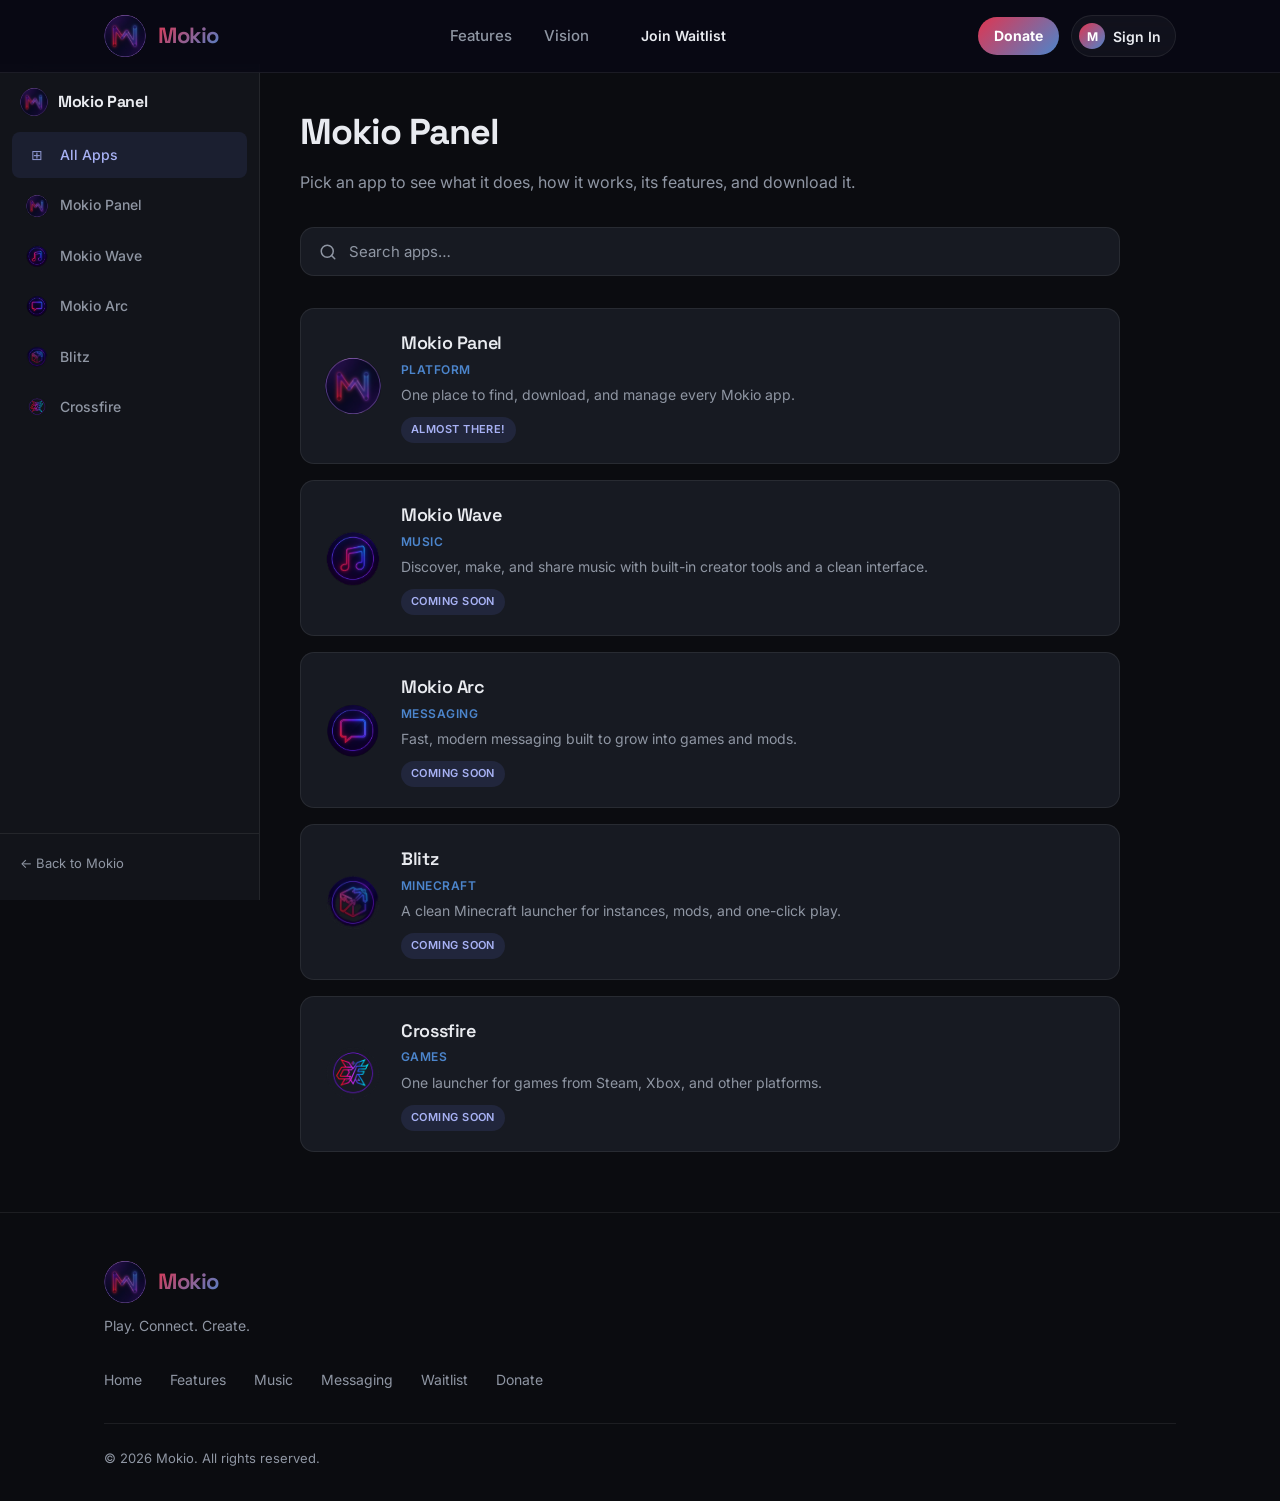
==== commit 8f2725e0: "Add files via upload" ====
--- a/index.html
+++ b/index.html
@@ -3,165 +3,116 @@
 <head>
   <meta charset="UTF-8">
   <meta name="viewport" content="width=device-width, initial-scale=1.0">
-  <title>Mokio — Music, Messaging & More</title>
-  <meta name="description" content="Mokio is building the next generation of music and messaging apps, evolving into games through mods — all connected through one unified experience.">
+  <title>Mokio Panel — Apps</title>
+  <meta name="description" content="Browse and download Mokio apps — Wave and Arc.">
   <link rel="icon" href="images/logo.svg" type="image/svg+xml">
   <link rel="preconnect" href="https://fonts.googleapis.com">
   <link rel="preconnect" href="https://fonts.gstatic.com" crossorigin>
   <link href="https://fonts.googleapis.com/css2?family=Inter:wght@400;500;600;700;800&family=Space+Grotesk:wght@500;600;700&display=swap" rel="stylesheet">
   <link rel="stylesheet" href="styles.css">
 </head>
-<body>
-  <!-- Navigation -->
-  <header class="nav">
-    <div class="container nav-inner">
-      <a href="#" class="logo">
-        <img src="images/logo.svg" alt="Mokio" class="logo-img">
-        <span class="logo-text">Mokio</span>
-      </a>
-      <nav class="nav-links">
-        <a href="#features">Features</a>
-        <a href="https://app.mokio.online">Apps</a>
-        <a href="#vision">Vision</a>
-        <a href="#waitlist" class="btn btn-small">Join Waitlist</a>
+<body class="releases-page">
+  <div data-component="header"></div>
+
+  <div class="releases-layout">
+    <aside class="releases-sidebar" id="sidebar">
+      <div class="sidebar-header">
+        <a href="index.html" class="sidebar-title">
+          <img src="images/logo.svg" alt="">
+          <h2>Mokio Panel</h2>
+        </a>
+        <button type="button" class="sidebar-close" id="sidebarClose" aria-label="Close sidebar">×</button>
+      </div>
+      <nav class="sidebar-nav">
+        <a href="index.html" class="sidebar-item active"><span class="sidebar-icon">⊞</span>All Apps</a>
+        <a href="apps/panel.html" class="sidebar-item"><img src="images/logo.svg" alt="" class="sidebar-app-icon">Mokio Panel</a>
+        <a href="apps/wave.html" class="sidebar-item"><img src="images/wave-logo.svg" alt="" class="sidebar-app-icon">Mokio Wave</a>
+        <a href="apps/arc.html" class="sidebar-item"><img src="images/arc-logo.svg" alt="" class="sidebar-app-icon">Mokio Arc</a>
+        <a href="apps/blitz.html" class="sidebar-item"><img src="images/blitz-logo.png" alt="" class="sidebar-app-icon">Blitz</a>
+        <a href="apps/crossfire.html" class="sidebar-item"><img src="images/crossfire-logo.png" alt="" class="sidebar-app-icon">Crossfire</a>
       </nav>
-      <div class="nav-right">
-        <a href="https://www.paypal.com/donate/?hosted_button_id=9AZPTK7UAUQBL" class="donate-btn" target="_blank" rel="noopener">Donate</a>
-        <button type="button" class="account-btn" id="accountBtn">
-          <span class="account-btn-icon">M</span>
-          <span id="accountBtnText">Sign In</span>
-        </button>
-        <button class="mobile-menu-btn" aria-label="Toggle menu">
-          <span></span><span></span><span></span>
-        </button>
-        <a href="pages/portal.html" class="dev-tab" id="staffNavLink" hidden>Portal</a>
+      <div class="sidebar-footer">
+        <a href="https://mokio.online" class="sidebar-home-link">← Back to Mokio</a>
       </div>
-    </div>
-  </header>
+    </aside>
 
-  <!-- Hero -->
-  <section class="hero">
-    <div class="container hero-inner">
-      <div class="hero-content">
-        <div class="badge">Coming Soon</div>
-        <h1>Music. Messaging.<br><span class="gradient-text">Connected.</span></h1>
-        <p class="hero-subtitle">
-          Mokio is building powerful apps for music and messaging — with a future of games, mods, and experiences all linked through one seamless platform.
-        </p>
-        <div class="hero-actions">
-          <a href="#waitlist" class="btn btn-primary">Join the Waitlist</a>
-          <a href="#features" class="btn btn-secondary">Explore Features</a>
+    <main class="releases-main">
+      <button type="button" class="sidebar-menu-btn" id="sidebarOpen">☰ Mokio Panel</button>
+      <div class="releases-hero">
+        <h1>Mokio Panel</h1>
+        <p>Pick an app to see what it does, how it works, its features, and download it.</p>
+      </div>
+
+      <div class="search-wrap">
+        <div class="search-bar">
+          <svg class="search-icon" width="18" height="18" viewBox="0 0 24 24" fill="none" stroke="currentColor" stroke-width="2" stroke-linecap="round" stroke-linejoin="round" aria-hidden="true">
+            <circle cx="11" cy="11" r="8"></circle>
+            <path d="m21 21-4.3-4.3"></path>
+          </svg>
+          <input type="search" id="appSearch" placeholder="Search apps…" autocomplete="off" aria-label="Search apps">
+          <button type="button" class="search-clear" id="searchClear" aria-label="Clear search" hidden>×</button>
         </div>
       </div>
-      <div class="hero-visual">
-        <div class="banner-wrapper">
-          <img src="images/banner.svg" alt="Mokio — Play. Connect. Create." class="hero-banner">
-        </div>
+
+      <div class="apps-grid" id="appsGrid">
+        <a href="apps/panel.html" class="app-card" data-name="mokio panel" data-tag="platform" data-desc="one place to find, download, and manage every mokio app">
+          <div class="app-card-icon"><img src="images/logo.svg" alt="Mokio Panel"></div>
+          <div class="app-card-body">
+            <h3>Mokio Panel</h3>
+            <p class="app-tag">Platform</p>
+            <p class="app-desc">One place to find, download, and manage every Mokio app.</p>
+            <span class="app-status status-soon">Almost there!</span>
+          </div>
+          <span class="app-card-arrow">→</span>
+        </a>
+        <a href="apps/wave.html" class="app-card" data-name="mokio wave" data-tag="music" data-desc="discover, make, and share music with built-in creator tools and a clean interface">
+          <div class="app-card-icon"><img src="images/wave-logo.svg" alt="Mokio Wave"></div>
+          <div class="app-card-body">
+            <h3>Mokio Wave</h3>
+            <p class="app-tag">Music</p>
+            <p class="app-desc">Discover, make, and share music with built-in creator tools and a clean interface.</p>
+            <span class="app-status status-soon">Coming Soon</span>
+          </div>
+          <span class="app-card-arrow">→</span>
+        </a>
+        <a href="apps/arc.html" class="app-card" data-name="mokio arc" data-tag="messaging" data-desc="fast, modern messaging built to grow into games and mods">
+          <div class="app-card-icon"><img src="images/arc-logo.svg" alt="Mokio Arc"></div>
+          <div class="app-card-body">
+            <h3>Mokio Arc</h3>
+            <p class="app-tag">Messaging</p>
+            <p class="app-desc">Fast, modern messaging built to grow into games and mods.</p>
+            <span class="app-status status-soon">Coming Soon</span>
+          </div>
+          <span class="app-card-arrow">→</span>
+        </a>
+        <a href="apps/blitz.html" class="app-card" data-name="blitz minecraft launcher" data-tag="minecraft" data-desc="minecraft launcher with instances, mods, and quick play">
+          <div class="app-card-icon"><img src="images/blitz-logo.png" alt="Blitz"></div>
+          <div class="app-card-body">
+            <h3>Blitz</h3>
+            <p class="app-tag">Minecraft</p>
+            <p class="app-desc">A clean Minecraft launcher for instances, mods, and one-click play.</p>
+            <span class="app-status status-soon">Coming Soon</span>
+          </div>
+          <span class="app-card-arrow">→</span>
+        </a>
+        <a href="apps/crossfire.html" class="app-card" data-name="crossfire game launcher steam xbox" data-tag="games" data-desc="unified game launcher for steam xbox and more">
+          <div class="app-card-icon"><img src="images/crossfire-logo.png" alt="Crossfire"></div>
+          <div class="app-card-body">
+            <h3>Crossfire</h3>
+            <p class="app-tag">Games</p>
+            <p class="app-desc">One launcher for games from Steam, Xbox, and other platforms.</p>
+            <span class="app-status status-soon">Coming Soon</span>
+          </div>
+          <span class="app-card-arrow">→</span>
+        </a>
       </div>
-    </div>
-  </section>
+      <p class="no-results" id="noResults" hidden>No apps match your search.</p>
+    </main>
+  </div>
 
-  <!-- Features -->
-  <section id="features" class="features">
-    <div class="container">
-      <div class="section-header">
-        <h2>Powerful apps.<br>One connected world.</h2>
-        <p>Start with music and messaging. Expand into something much bigger.</p>
-      </div>
-
-      <div class="features-grid">
-        <!-- Music App -->
-        <div class="feature-card">
-          <img src="images/wave-logo.svg" alt="Wave" class="feature-icon">
-          <h3>Mokio Wave</h3>
-          <p>
-            Discover, Make, and Share with Mokio featuring editing software, and a clean user interface.
-          </p>
-          <ul class="feature-list">
-            <li>Creator-friendly tools</li>
-            <li>Social listening features</li>
-            <li>Curated discovery & playlists</li>
-          </ul>
-          <a href="pages/music.html" class="feature-link">More information →</a>
-        </div>
-
-        <!-- Messaging App -->
-        <div class="feature-card">
-            <img src="images/arc-logo.svg" alt="Wave" class="feature-icon">
-          <h3>Mokio Arc</h3>
-          <p>
-            Fast, modern messaging that will grow into something more — with the future for game intergration with mods.
-          </p>
-          <ul class="feature-list">
-            <li>Clean, fast conversations</li>
-            <li>Game intergration</li>
-            <li>Built for expansion</li>
-          </ul>
-          <a href="pages/messaging.html" class="feature-link">More information →</a>
-        </div>
-      </div>
-    </div>
-  </section>
-
-  <!-- Vision / Roadmap -->
-  <section id="vision" class="vision">
-    <div class="container">
-      <div class="section-header">
-        <h2>The bigger picture</h2>
-        <p>Messaging becomes the gateway. Mods unlock games. Everything stays connected.</p>
-      </div>
-
-      <div class="vision-timeline">
-        <div class="vision-step">
-          <div class="step-number">01</div>
-          <div class="step-content">
-            <h3>Music + Messaging Apps</h3>
-            <p>Launch focused, high-quality apps for music and messaging. Build the foundation and the community.</p>
-          </div>
-        </div>
-        <div class="vision-step">
-          <div class="step-number">02</div>
-          <div class="step-content">
-            <h3>Mods & Extensibility</h3>
-            <p>Open the messaging platform to mods so creators can add new experiences, features, and interactions.</p>
-          </div>
-        </div>
-        <div class="vision-step">
-          <div class="step-number">03</div>
-          <div class="step-content">
-            <h3>Games Through Mods</h3>
-            <p>Messaging evolves into a playground for games — all powered by the same connected experience.</p>
-          </div>
-        </div>
-        <div class="vision-step">
-          <div class="step-number">04</div>
-          <div class="step-content">
-            <h3>Unified Platform</h3>
-            <p>Music, messaging, games, and future products linked through a shared database and seamless user experience. Website versions coming too.</p>
-          </div>
-        </div>
-      </div>
-    </div>
-  </section>
-
-  <!-- Waitlist -->
-  <section id="waitlist" class="waitlist">
-    <div class="container">
-      <div class="waitlist-card">
-        <h1>Waitlist Closed</h1>
-        <h4>Waitlist has closed due to legal reasons</h4>
-        <p>ETA 01/01/27</p>
-      </div>
-    </div>
-  </section>
-
-  <!-- Account / Sign in menu -->
   <div data-component="auth-modal"></div>
-
-  <!-- Footer -->
   <div data-component="footer"></div>
 
-  <script src="https://challenges.cloudflare.com/turnstile/v0/api.js" async defer></script>
   <script src="script/components.js"></script>
   <script src="script/script.js"></script>
 </body>
--- a/styles.css
+++ b/styles.css
@@ -2739,3 +2739,526 @@
 
 } 
 
+
+/* ===== Releases Layout ===== */
+.releases-layout {
+  display: flex;
+  flex: 1;
+  min-height: calc(100vh - 64px - 120px);
+}
+
+/* Sidebar */
+.releases-sidebar {
+  width: var(--sidebar-width);
+  flex-shrink: 0;
+  background: var(--bg-elevated);
+  border-right: 1px solid var(--border);
+  display: flex;
+  flex-direction: column;
+  padding: 24px 0;
+  position: sticky;
+  top: 64px;
+  height: calc(100vh - 64px);
+  overflow-y: auto;
+}
+
+.sidebar-header {
+  display: flex;
+  align-items: center;
+  justify-content: space-between;
+  padding: 0 20px 16px;
+}
+
+.sidebar-header h2 {
+  font-family: var(--font-display);
+  font-size: 13px;
+  font-weight: 600;
+  text-transform: uppercase;
+  letter-spacing: 0.06em;
+  color: var(--text-muted);
+}
+
+.sidebar-close {
+  display: none;
+  background: none;
+  border: none;
+  color: var(--text-muted);
+  font-size: 24px;
+  cursor: pointer;
+  line-height: 1;
+  padding: 4px;
+}
+
+.sidebar-nav {
+  display: flex;
+  flex-direction: column;
+  gap: 4px;
+  padding: 0 12px;
+  flex: 1;
+}
+
+.sidebar-item {
+  display: flex;
+  align-items: center;
+  gap: 12px;
+  padding: 12px 14px;
+  border-radius: var(--radius-sm);
+  border: none;
+  background: transparent;
+  color: var(--text-muted);
+  font-family: inherit;
+  font-size: 14px;
+  font-weight: 500;
+  cursor: pointer;
+  text-align: left;
+  width: 100%;
+  transition: background 0.15s ease, color 0.15s ease;
+}
+
+.sidebar-item:hover {
+  background: rgba(255, 255, 255, 0.04);
+  color: var(--text);
+}
+
+.sidebar-item.active {
+  background: rgba(110, 124, 240, 0.10);
+  color: #a8b2f5;
+}
+
+.sidebar-app-icon {
+  width: 22px;
+  height: 22px;
+  border-radius: 6px;
+  object-fit: contain;
+}
+
+.sidebar-icon {
+  width: 22px;
+  height: 22px;
+  display: flex;
+  align-items: center;
+  justify-content: center;
+  font-size: 14px;
+  opacity: 0.8;
+}
+
+.sidebar-footer {
+  padding: 16px 20px 0;
+  border-top: 1px solid var(--border);
+  margin-top: auto;
+}
+
+.sidebar-home-link {
+  font-size: 13px;
+  color: var(--text-muted);
+  transition: color 0.15s ease;
+}
+
+.sidebar-home-link:hover {
+  color: var(--text);
+}
+
+/* Main */
+.releases-main {
+  flex: 1;
+  padding: 40px 40px 60px;
+  max-width: 900px;
+}
+
+.releases-hero {
+  margin-bottom: 32px;
+}
+
+.releases-hero h1 {
+  font-family: var(--font-display);
+  font-size: clamp(28px, 4vw, 36px);
+  font-weight: 700;
+  letter-spacing: -0.03em;
+  margin-bottom: 8px;
+}
+
+.releases-hero p {
+  color: var(--text-muted);
+  font-size: 16px;
+}
+
+/* Search */
+.search-wrap {
+  margin-bottom: 32px;
+}
+
+.search-bar {
+  display: flex;
+  align-items: center;
+  gap: 12px;
+  background: var(--bg-card);
+  border: 1px solid var(--border);
+  border-radius: 14px;
+  padding: 14px 18px;
+  transition: border-color 0.15s ease, box-shadow 0.15s ease;
+}
+
+.search-bar:focus-within {
+  border-color: rgba(110, 124, 240, 0.28);
+  box-shadow: 0 0 0 3px rgba(110, 124, 240, 0.10);
+}
+
+.search-icon {
+  flex-shrink: 0;
+  color: var(--text-muted);
+}
+
+.search-bar input {
+  flex: 1;
+  background: none;
+  border: none;
+  outline: none;
+  color: var(--text);
+  font-family: inherit;
+  font-size: 15px;
+}
+
+.search-bar input::placeholder {
+  color: var(--text-muted);
+}
+
+.search-clear {
+  background: none;
+  border: none;
+  color: var(--text-muted);
+  font-size: 20px;
+  cursor: pointer;
+  line-height: 1;
+  padding: 0 4px;
+}
+
+.search-clear:hover {
+  color: var(--text);
+}
+
+/* App cards grid */
+.apps-grid {
+  display: grid;
+  grid-template-columns: 1fr;
+  gap: 16px;
+}
+
+.app-card {
+  display: flex;
+  align-items: center;
+  gap: 20px;
+  padding: 20px 24px;
+  background: var(--bg-card);
+  border: 1px solid var(--border);
+  border-radius: var(--radius);
+  transition: border-color 0.2s ease, transform 0.15s ease, background 0.15s ease;
+  position: relative;
+}
+
+.app-card:hover {
+  border-color: rgba(110, 124, 240, 0.28);
+  background: #1c2030;
+  transform: translateY(-2px);
+}
+
+.app-card-icon {
+  width: 56px;
+  height: 56px;
+  flex-shrink: 0;
+  border-radius: 14px;
+  overflow: hidden;
+  background: transparent;
+  display: flex;
+  align-items: center;
+  justify-content: center;
+}
+
+.app-card-icon img {
+  width: 100%;
+  height: 100%;
+  object-fit: contain;
+}
+
+.app-card-icon-placeholder {
+  font-size: 22px;
+  color: var(--accent);
+}
+
+.app-card-body {
+  flex: 1;
+  min-width: 0;
+}
+
+.app-card-body h3 {
+  font-family: var(--font-display);
+  font-size: 18px;
+  font-weight: 600;
+  letter-spacing: -0.02em;
+  margin-bottom: 2px;
+}
+
+.app-tag {
+  font-size: 12px;
+  font-weight: 600;
+  text-transform: uppercase;
+  letter-spacing: 0.04em;
+  color: var(--accent-2);
+  margin-bottom: 6px;
+}
+
+.app-desc {
+  font-size: 14px;
+  color: var(--text-muted);
+  line-height: 1.45;
+  margin-bottom: 10px;
+}
+
+.app-status {
+  display: inline-block;
+  font-size: 11px;
+  font-weight: 600;
+  text-transform: uppercase;
+  letter-spacing: 0.04em;
+  padding: 4px 10px;
+  border-radius: 999px;
+}
+
+.status-soon {
+  background: rgba(110, 124, 240, 0.12);
+  color: #a8b2f5;
+}
+
+.status-planned {
+  background: rgba(255, 255, 255, 0.06);
+  color: var(--text-muted);
+}
+
+.status-live {
+  background: rgba(46, 204, 113, 0.15);
+  color: #2ecc71;
+}
+
+.app-card-arrow {
+  font-size: 20px;
+  color: var(--text-muted);
+  opacity: 0;
+  transition: opacity 0.15s ease, transform 0.15s ease;
+  flex-shrink: 0;
+}
+
+.app-card:hover .app-card-arrow {
+  opacity: 1;
+  transform: translateX(4px);
+}
+
+.no-results {
+  text-align: center;
+  color: var(--text-muted);
+  padding: 40px 20px;
+  font-size: 15px;
+}
+
+/* ===== App detail pages ===== */
+.app-detail {
+  max-width: 720px;
+  margin: 0 auto;
+  padding: 48px 24px 80px;
+}
+
+.app-detail-header {
+  display: flex;
+  align-items: flex-start;
+  gap: 24px;
+  margin-bottom: 40px;
+}
+
+.app-detail-icon {
+  width: 80px;
+  height: 80px;
+  border-radius: 20px;
+  overflow: hidden;
+  background: transparent;
+  flex-shrink: 0;
+}
+
+.app-detail-icon img {
+  width: 100%;
+  height: 100%;
+  object-fit: contain;
+}
+
+.app-detail-icon-placeholder {
+  display: flex;
+  align-items: center;
+  justify-content: center;
+  font-size: 32px;
+  color: var(--accent);
+  width: 80px;
+  height: 80px;
+  border-radius: 20px;
+  background: rgba(255, 255, 255, 0.04);
+}
+
+.app-detail-meta h1 {
+  font-family: var(--font-display);
+  font-size: clamp(26px, 4vw, 34px);
+  font-weight: 700;
+  letter-spacing: -0.03em;
+  margin-bottom: 6px;
+}
+
+.app-detail-meta .app-tag {
+  margin-bottom: 10px;
+}
+
+.app-detail-meta .app-status {
+  margin-top: 4px;
+}
+
+.app-detail-section {
+  margin-bottom: 36px;
+}
+
+.app-detail-section h2 {
+  font-family: var(--font-display);
+  font-size: 18px;
+  font-weight: 600;
+  margin-bottom: 12px;
+  letter-spacing: -0.02em;
+}
+
+.app-detail-section p,
+.app-detail-section li {
+  color: var(--text-muted);
+  font-size: 15px;
+  line-height: 1.65;
+}
+
+.app-detail-section ul {
+  padding-left: 0;
+}
+
+.app-detail-section li {
+  position: relative;
+  padding-left: 18px;
+  margin-bottom: 8px;
+}
+
+.app-detail-section li::before {
+  content: "";
+  position: absolute;
+  left: 0;
+  top: 9px;
+  width: 6px;
+  height: 6px;
+  border-radius: 50%;
+  background: var(--accent);
+}
+
+.release-card {
+  background: var(--bg-card);
+  border: 1px solid var(--border);
+  border-radius: var(--radius);
+  padding: 20px 24px;
+  margin-bottom: 12px;
+}
+
+.release-card h3 {
+  font-size: 15px;
+  font-weight: 600;
+  margin-bottom: 4px;
+}
+
+.release-card .release-date {
+  font-size: 12px;
+  color: var(--text-muted);
+  margin-bottom: 10px;
+}
+
+.release-card p {
+  font-size: 14px;
+  color: var(--text-muted);
+  margin-bottom: 0;
+}
+
+.download-actions {
+  display: flex;
+  flex-wrap: wrap;
+  gap: 12px;
+  margin-top: 24px;
+}
+
+.back-link {
+  display: inline-flex;
+  align-items: center;
+  gap: 6px;
+  font-size: 14px;
+  color: var(--text-muted);
+  margin-bottom: 28px;
+  transition: color 0.15s ease;
+}
+
+.back-link:hover {
+  color: var(--text);
+}
+
+
+
+/* ============================================================
+   Mokio Releases — layout added on top of the original styles
+   ============================================================ */
+body.releases-page { display: flex; flex-direction: column; min-height: 100vh; }
+body.releases-page .footer { margin-top: auto; }
+:root { --sidebar-width: 260px; }
+.releases-layout { padding-top: 64px; }
+.releases-sidebar { top: 64px; }
+.sidebar-header { gap: 10px; justify-content: flex-start; }
+.sidebar-header .sidebar-title { display: flex; align-items: center; gap: 10px; flex: 1; }
+.sidebar-header .sidebar-title img { width: 28px; height: 28px; }
+.sidebar-header .sidebar-title h2 {
+  font-family: var(--font-display); font-size: 16px; font-weight: 700;
+  text-transform: none; letter-spacing: -0.02em; color: var(--text);
+}
+a.sidebar-item { text-decoration: none; }
+.sidebar-menu-btn {
+  display: none; align-items: center; gap: 8px; margin-bottom: 20px;
+  padding: 10px 16px; border-radius: 999px; background: var(--bg-card);
+  border: 1px solid var(--border); color: var(--text); font: inherit; font-size: 14px; cursor: pointer;
+}
+.app-detail { max-width: 760px; margin: 0; padding: 0; }
+.app-detail-section h3 { font-family: var(--font-display); font-size: 15px; margin-bottom: 4px; color: var(--text); }
+.steps { counter-reset: step; display: grid; gap: 12px; }
+.step { display: flex; gap: 16px; background: var(--bg-card); border: 1px solid var(--border); border-radius: var(--radius); padding: 18px 20px; }
+.step::before {
+  counter-increment: step; content: counter(step); flex-shrink: 0; width: 30px; height: 30px; border-radius: 50%;
+  background: var(--accent); color: #fff; font-weight: 700; font-size: 14px; display: flex; align-items: center; justify-content: center;
+}
+.step h3 { margin-bottom: 2px; }
+.step p { font-size: 14px; margin: 0; }
+.feature-tiles { display: grid; grid-template-columns: repeat(2, 1fr); gap: 12px; }
+.feature-tile { background: var(--bg-card); border: 1px solid var(--border); border-radius: var(--radius); padding: 18px 20px; }
+.feature-tile p { font-size: 14px; }
+.download-box {
+  background: linear-gradient(180deg, rgba(255,255,255,0.03), transparent 40%), var(--bg-card);
+  border: 1px solid var(--border); border-radius: var(--radius); padding: 24px;
+  display: flex; align-items: center; justify-content: space-between; gap: 20px; flex-wrap: wrap;
+}
+.download-box h2 { margin-bottom: 4px; }
+.download-box p { font-size: 14px; }
+.btn.is-disabled { opacity: 0.55; cursor: not-allowed; pointer-events: none; filter: saturate(0.6); }
+@media (max-width: 860px) {
+  .releases-sidebar { top: 0; }
+  .sidebar-menu-btn { display: inline-flex; }
+  .feature-tiles { grid-template-columns: 1fr; }
+}
+
+.more-info-row { margin: 0 0 28px; }
+.app-detail-section .more-info-row { margin: 16px 0 0; }
+
+
+/* Logos with transparent backgrounds */
+.app-card-icon img,
+.app-detail-icon img,
+.sidebar-app-icon {
+  background: transparent;
+}
